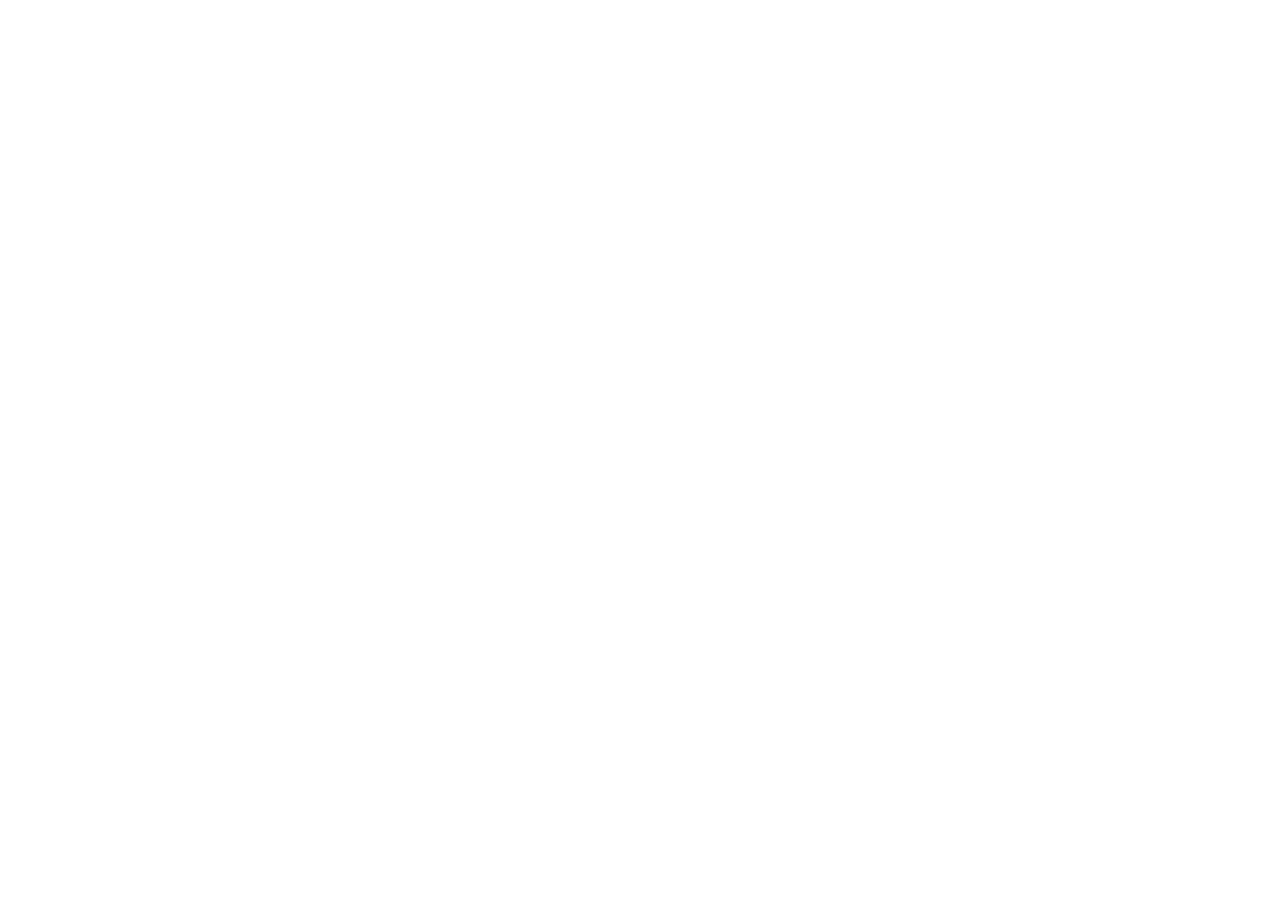
==== index.html @ a7f6e37a "初始化文件" ====
<!DOCTYPE html>
<html lang="en">
<head>
    <meta charset="UTF-8">
    <meta name="viewport" content="width=device-width, initial-scale=1.0">
    <title>Document</title>
</head>
<body>
    
</body>
</html>
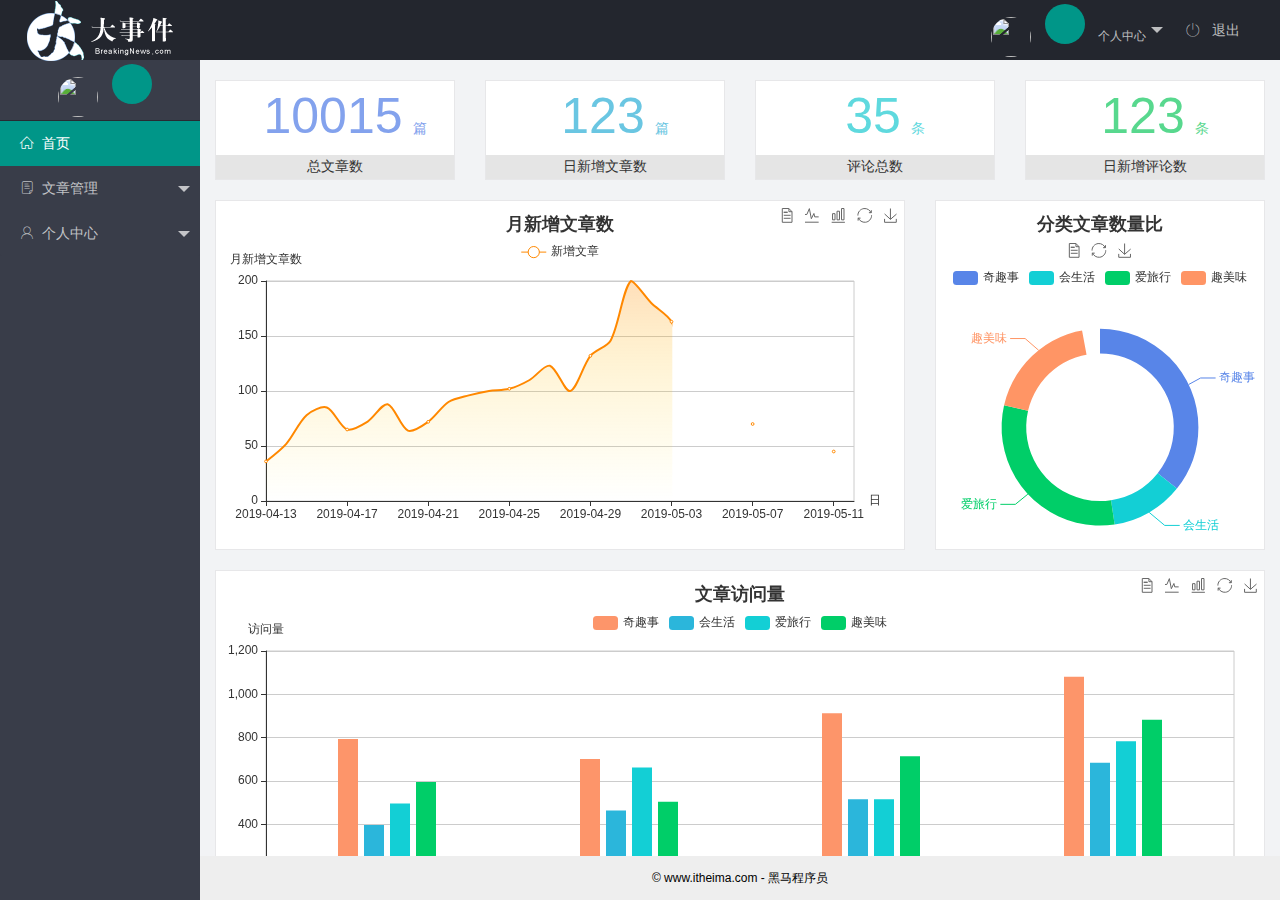
==== commit 587d3c5b: "完成主页功能开发" ====
--- a/index.html
+++ b/index.html
@@ -1,11 +1,90 @@
 <!DOCTYPE html>
 <html lang="en">
+
 <head>
     <meta charset="UTF-8">
     <meta name="viewport" content="width=device-width, initial-scale=1.0">
     <title>Document</title>
+    <link rel="stylesheet" href="./assets/fonts/iconfont.css">
+    <link rel="stylesheet" href="/assets/lib/layui/css/layui.css">
+    <link rel="stylesheet" href="./assets/css/index.css">
 </head>
-<body>
-    
+
+<body class="layui-layout-body">
+    <div class="layui-layout layui-layout-admin">
+        <div class="layui-header">
+            <div class="layui-logo">
+                <img src="/assets/images/logo.png" alt="">
+            </div>
+            <!-- 头部区域（可配合layui已有的水平导航） -->
+
+            <ul class="layui-nav layui-layout-right">
+                <li class="layui-nav-item">
+                    <a href="javascript:;" class="userinfo">
+                        <img src="http://t.cn/RCzsdCq" class="layui-nav-img">
+                        <span class="text-avatar"></span>
+                        个人中心
+                    </a>
+                    <dl class="layui-nav-child">
+                        <dd><a href="">基本资料</a></dd>
+                        <dd><a href="">更改头像</a></dd>
+                        <dd><a href="">重置密码</a></dd>
+                    </dl>
+                </li>
+                <li class="layui-nav-item">
+                    <a href="javascript:;" id="btnLogout">
+                        <span class="iconfont icon-tuichu"></span>
+                        退出
+                    </a>
+                </li>
+            </ul>
+        </div>
+
+        <div class="layui-side layui-bg-black">
+            <div class="layui-side-scroll">
+                <div class="userinfo">
+                    <img src="http://t.cn/RCzsdCq" class="layui-nav-img" />
+                    <span class="text-avatar"></span>
+                    <span id="welcome"></span>
+                </div>
+                <!-- 左侧导航区域（可配合layui已有的垂直导航） -->
+                <ul class="layui-nav layui-nav-tree" lay-shrink="all">
+                    <li class="layui-nav-item layui-this"><a href="./home/dashboard.html" target="fm"><span
+                                class="iconfont icon-home"></span>首页</a></li>
+                    <li class="layui-nav-item">
+                        <a class="" href="javascript:;"><span class="iconfont icon-16"></span>文章管理</a>
+                        <dl class="layui-nav-child">
+                            <dd><a href="javascript:;"><i class="layui-icon layui-icon-app"></i>文章类别</a></dd>
+                            <dd><a href="javascript:;"><i class="layui-icon layui-icon-app"></i>文字列表</a></dd>
+                            <dd><a href="javascript:;"><i class="layui-icon layui-icon-app"></i>发布文章</a></dd>
+                        </dl>
+                    </li>
+                    <li class="layui-nav-item">
+                        <a href="javascript:;"><span class="iconfont icon-user"></span>个人中心</a>
+                        <dl class="layui-nav-child">
+                            <dd><a href="javascript:;"><i class="layui-icon layui-icon-app"></i>基本资料</a></dd>
+                            <dd><a href="javascript:;"><i class="layui-icon layui-icon-app"></i>更改头像</a></dd>
+                            <dd><a href="javascript:;"><i class="layui-icon layui-icon-app"></i>重置密码</a></dd>
+                        </dl>
+                    </li>
+                </ul>
+            </div>
+        </div>
+
+        <div class="layui-body">
+            <!-- 内容主体区域 -->
+            <iframe src="./home/dashboard.html" name="fm" frameborder="0"></iframe>
+        </div>
+
+        <div class="layui-footer">
+            <!-- 底部固定区域 -->
+            © www.itheima.com - 黑马程序员
+        </div>
+    </div>
+    <script src="./assets/lib/layui/layui.all.js"></script>
+    <script src="./assets/lib/jquery.js"></script>
+    <script src="./assets/js/baseAPI.js"></script>
+    <script src="./assets/js/index.js"></script>
 </body>
+
 </html>--- a/assets/fonts/iconfont.css
+++ b/assets/fonts/iconfont.css
@@ -0,0 +1,37 @@
+@font-face {font-family: "iconfont";
+  src: url('iconfont.eot?t=1576139966484'); /* IE9 */
+  src: url('iconfont.eot?t=1576139966484#iefix') format('embedded-opentype'), /* IE6-IE8 */
+  url('[data-uri]') format('woff2'),
+  url('iconfont.woff?t=1576139966484') format('woff'),
+  url('iconfont.ttf?t=1576139966484') format('truetype'), /* chrome, firefox, opera, Safari, Android, iOS 4.2+ */
+  url('iconfont.svg?t=1576139966484#iconfont') format('svg'); /* iOS 4.1- */
+}
+
+.iconfont {
+  font-family: "iconfont" !important;
+  font-size: 16px;
+  font-style: normal;
+  -webkit-font-smoothing: antialiased;
+  -moz-osx-font-smoothing: grayscale;
+}
+
+.icon-home:before {
+  content: "\e6a9";
+}
+
+.icon-user:before {
+  content: "\e614";
+}
+
+.icon-pinglun:before {
+  content: "\e616";
+}
+
+.icon-tuichu:before {
+  content: "\e865";
+}
+
+.icon-16:before {
+  content: "\e615";
+}
+
--- a/assets/lib/layui/css/layui.css
+++ b/assets/lib/layui/css/layui.css
@@ -0,0 +1,2 @@
+/** layui-v2.5.5 MIT License By https://www.layui.com */
+ .layui-inline,img{display:inline-block;vertical-align:middle}h1,h2,h3,h4,h5,h6{font-weight:400}.layui-edge,.layui-header,.layui-inline,.layui-main{position:relative}.layui-body,.layui-edge,.layui-elip{overflow:hidden}.layui-btn,.layui-edge,.layui-inline,img{vertical-align:middle}.layui-btn,.layui-disabled,.layui-icon,.layui-unselect{-moz-user-select:none;-webkit-user-select:none;-ms-user-select:none}.layui-elip,.layui-form-checkbox span,.layui-form-pane .layui-form-label{text-overflow:ellipsis;white-space:nowrap}.layui-breadcrumb,.layui-tree-btnGroup{visibility:hidden}blockquote,body,button,dd,div,dl,dt,form,h1,h2,h3,h4,h5,h6,input,li,ol,p,pre,td,textarea,th,ul{margin:0;padding:0;-webkit-tap-highlight-color:rgba(0,0,0,0)}a:active,a:hover{outline:0}img{border:none}li{list-style:none}table{border-collapse:collapse;border-spacing:0}h4,h5,h6{font-size:100%}button,input,optgroup,option,select,textarea{font-family:inherit;font-size:inherit;font-style:inherit;font-weight:inherit;outline:0}pre{white-space:pre-wrap;white-space:-moz-pre-wrap;white-space:-pre-wrap;white-space:-o-pre-wrap;word-wrap:break-word}body{line-height:24px;font:14px Helvetica Neue,Helvetica,PingFang SC,Tahoma,Arial,sans-serif}hr{height:1px;margin:10px 0;border:0;clear:both}a{color:#333;text-decoration:none}a:hover{color:#777}a cite{font-style:normal;*cursor:pointer}.layui-border-box,.layui-border-box *{box-sizing:border-box}.layui-box,.layui-box *{box-sizing:content-box}.layui-clear{clear:both;*zoom:1}.layui-clear:after{content:'\20';clear:both;*zoom:1;display:block;height:0}.layui-inline{*display:inline;*zoom:1}.layui-edge{display:inline-block;width:0;height:0;border-width:6px;border-style:dashed;border-color:transparent}.layui-edge-top{top:-4px;border-bottom-color:#999;border-bottom-style:solid}.layui-edge-right{border-left-color:#999;border-left-style:solid}.layui-edge-bottom{top:2px;border-top-color:#999;border-top-style:solid}.layui-edge-left{border-right-color:#999;border-right-style:solid}.layui-disabled,.layui-disabled:hover{color:#d2d2d2!important;cursor:not-allowed!important}.layui-circle{border-radius:100%}.layui-show{display:block!important}.layui-hide{display:none!important}@font-face{font-family:layui-icon;src:url(../font/iconfont.eot?v=250);src:url(../font/iconfont.eot?v=250#iefix) format('embedded-opentype'),url(../font/iconfont.woff2?v=250) format('woff2'),url(../font/iconfont.woff?v=250) format('woff'),url(../font/iconfont.ttf?v=250) format('truetype'),url(../font/iconfont.svg?v=250#layui-icon) format('svg')}.layui-icon{font-family:layui-icon!important;font-size:16px;font-style:normal;-webkit-font-smoothing:antialiased;-moz-osx-font-smoothing:grayscale}.layui-icon-reply-fill:before{content:"\e611"}.layui-icon-set-fill:before{content:"\e614"}.layui-icon-menu-fill:before{content:"\e60f"}.layui-icon-search:before{content:"\e615"}.layui-icon-share:before{content:"\e641"}.layui-icon-set-sm:before{content:"\e620"}.layui-icon-engine:before{content:"\e628"}.layui-icon-close:before{content:"\1006"}.layui-icon-close-fill:before{content:"\1007"}.layui-icon-chart-screen:before{content:"\e629"}.layui-icon-star:before{content:"\e600"}.layui-icon-circle-dot:before{content:"\e617"}.layui-icon-chat:before{content:"\e606"}.layui-icon-release:before{content:"\e609"}.layui-icon-list:before{content:"\e60a"}.layui-icon-chart:before{content:"\e62c"}.layui-icon-ok-circle:before{content:"\1005"}.layui-icon-layim-theme:before{content:"\e61b"}.layui-icon-table:before{content:"\e62d"}.layui-icon-right:before{content:"\e602"}.layui-icon-left:before{content:"\e603"}.layui-icon-cart-simple:before{content:"\e698"}.layui-icon-face-cry:before{content:"\e69c"}.layui-icon-face-smile:before{content:"\e6af"}.layui-icon-survey:before{content:"\e6b2"}.layui-icon-tree:before{content:"\e62e"}.layui-icon-upload-circle:before{content:"\e62f"}.layui-icon-add-circle:before{content:"\e61f"}.layui-icon-download-circle:before{content:"\e601"}.layui-icon-templeate-1:before{content:"\e630"}.layui-icon-util:before{content:"\e631"}.layui-icon-face-surprised:before{content:"\e664"}.layui-icon-edit:before{content:"\e642"}.layui-icon-speaker:before{content:"\e645"}.layui-icon-down:before{content:"\e61a"}.layui-icon-file:before{content:"\e621"}.layui-icon-layouts:before{content:"\e632"}.layui-icon-rate-half:before{content:"\e6c9"}.layui-icon-add-circle-fine:before{content:"\e608"}.layui-icon-prev-circle:before{content:"\e633"}.layui-icon-read:before{content:"\e705"}.layui-icon-404:before{content:"\e61c"}.layui-icon-carousel:before{content:"\e634"}.layui-icon-help:before{content:"\e607"}.layui-icon-code-circle:before{content:"\e635"}.layui-icon-water:before{content:"\e636"}.layui-icon-username:before{content:"\e66f"}.layui-icon-find-fill:before{content:"\e670"}.layui-icon-about:before{content:"\e60b"}.layui-icon-location:before{content:"\e715"}.layui-icon-up:before{content:"\e619"}.layui-icon-pause:before{content:"\e651"}.layui-icon-date:before{content:"\e637"}.layui-icon-layim-uploadfile:before{content:"\e61d"}.layui-icon-delete:before{content:"\e640"}.layui-icon-play:before{content:"\e652"}.layui-icon-top:before{content:"\e604"}.layui-icon-friends:before{content:"\e612"}.layui-icon-refresh-3:before{content:"\e9aa"}.layui-icon-ok:before{content:"\e605"}.layui-icon-layer:before{content:"\e638"}.layui-icon-face-smile-fine:before{content:"\e60c"}.layui-icon-dollar:before{content:"\e659"}.layui-icon-group:before{content:"\e613"}.layui-icon-layim-download:before{content:"\e61e"}.layui-icon-picture-fine:before{content:"\e60d"}.layui-icon-link:before{content:"\e64c"}.layui-icon-diamond:before{content:"\e735"}.layui-icon-log:before{content:"\e60e"}.layui-icon-rate-solid:before{content:"\e67a"}.layui-icon-fonts-del:before{content:"\e64f"}.layui-icon-unlink:before{content:"\e64d"}.layui-icon-fonts-clear:before{content:"\e639"}.layui-icon-triangle-r:before{content:"\e623"}.layui-icon-circle:before{content:"\e63f"}.layui-icon-radio:before{content:"\e643"}.layui-icon-align-center:before{content:"\e647"}.layui-icon-align-right:before{content:"\e648"}.layui-icon-align-left:before{content:"\e649"}.layui-icon-loading-1:before{content:"\e63e"}.layui-icon-return:before{content:"\e65c"}.layui-icon-fonts-strong:before{content:"\e62b"}.layui-icon-upload:before{content:"\e67c"}.layui-icon-dialogue:before{content:"\e63a"}.layui-icon-video:before{content:"\e6ed"}.layui-icon-headset:before{content:"\e6fc"}.layui-icon-cellphone-fine:before{content:"\e63b"}.layui-icon-add-1:before{content:"\e654"}.layui-icon-face-smile-b:before{content:"\e650"}.layui-icon-fonts-html:before{content:"\e64b"}.layui-icon-form:before{content:"\e63c"}.layui-icon-cart:before{content:"\e657"}.layui-icon-camera-fill:before{content:"\e65d"}.layui-icon-tabs:before{content:"\e62a"}.layui-icon-fonts-code:before{content:"\e64e"}.layui-icon-fire:before{content:"\e756"}.layui-icon-set:before{content:"\e716"}.layui-icon-fonts-u:before{content:"\e646"}.layui-icon-triangle-d:before{content:"\e625"}.layui-icon-tips:before{content:"\e702"}.layui-icon-picture:before{content:"\e64a"}.layui-icon-more-vertical:before{content:"\e671"}.layui-icon-flag:before{content:"\e66c"}.layui-icon-loading:before{content:"\e63d"}.layui-icon-fonts-i:before{content:"\e644"}.layui-icon-refresh-1:before{content:"\e666"}.layui-icon-rmb:before{content:"\e65e"}.layui-icon-home:before{content:"\e68e"}.layui-icon-user:before{content:"\e770"}.layui-icon-notice:before{content:"\e667"}.layui-icon-login-weibo:before{content:"\e675"}.layui-icon-voice:before{content:"\e688"}.layui-icon-upload-drag:before{content:"\e681"}.layui-icon-login-qq:before{content:"\e676"}.layui-icon-snowflake:before{content:"\e6b1"}.layui-icon-file-b:before{content:"\e655"}.layui-icon-template:before{content:"\e663"}.layui-icon-auz:before{content:"\e672"}.layui-icon-console:before{content:"\e665"}.layui-icon-app:before{content:"\e653"}.layui-icon-prev:before{content:"\e65a"}.layui-icon-website:before{content:"\e7ae"}.layui-icon-next:before{content:"\e65b"}.layui-icon-component:before{content:"\e857"}.layui-icon-more:before{content:"\e65f"}.layui-icon-login-wechat:before{content:"\e677"}.layui-icon-shrink-right:before{content:"\e668"}.layui-icon-spread-left:before{content:"\e66b"}.layui-icon-camera:before{content:"\e660"}.layui-icon-note:before{content:"\e66e"}.layui-icon-refresh:before{content:"\e669"}.layui-icon-female:before{content:"\e661"}.layui-icon-male:before{content:"\e662"}.layui-icon-password:before{content:"\e673"}.layui-icon-senior:before{content:"\e674"}.layui-icon-theme:before{content:"\e66a"}.layui-icon-tread:before{content:"\e6c5"}.layui-icon-praise:before{content:"\e6c6"}.layui-icon-star-fill:before{content:"\e658"}.layui-icon-rate:before{content:"\e67b"}.layui-icon-template-1:before{content:"\e656"}.layui-icon-vercode:before{content:"\e679"}.layui-icon-cellphone:before{content:"\e678"}.layui-icon-screen-full:before{content:"\e622"}.layui-icon-screen-restore:before{content:"\e758"}.layui-icon-cols:before{content:"\e610"}.layui-icon-export:before{content:"\e67d"}.layui-icon-print:before{content:"\e66d"}.layui-icon-slider:before{content:"\e714"}.layui-icon-addition:before{content:"\e624"}.layui-icon-subtraction:before{content:"\e67e"}.layui-icon-service:before{content:"\e626"}.layui-icon-transfer:before{content:"\e691"}.layui-main{width:1140px;margin:0 auto}.layui-header{z-index:1000;height:60px}.layui-header a:hover{transition:all .5s;-webkit-transition:all .5s}.layui-side{position:fixed;left:0;top:0;bottom:0;z-index:999;width:200px;overflow-x:hidden}.layui-side-scroll{position:relative;width:220px;height:100%;overflow-x:hidden}.layui-body{position:absolute;left:200px;right:0;top:0;bottom:0;z-index:998;width:auto;overflow-y:auto;box-sizing:border-box}.layui-layout-body{overflow:hidden}.layui-layout-admin .layui-header{background-color:#23262E}.layui-layout-admin .layui-side{top:60px;width:200px;overflow-x:hidden}.layui-layout-admin .layui-body{position:fixed;top:60px;bottom:44px}.layui-layout-admin .layui-main{width:auto;margin:0 15px}.layui-layout-admin .layui-footer{position:fixed;left:200px;right:0;bottom:0;height:44px;line-height:44px;padding:0 15px;background-color:#eee}.layui-layout-admin .layui-logo{position:absolute;left:0;top:0;width:200px;height:100%;line-height:60px;text-align:center;color:#009688;font-size:16px}.layui-layout-admin .layui-header .layui-nav{background:0 0}.layui-layout-left{position:absolute!important;left:200px;top:0}.layui-layout-right{position:absolute!important;right:0;top:0}.layui-container{position:relative;margin:0 auto;padding:0 15px;box-sizing:border-box}.layui-fluid{position:relative;margin:0 auto;padding:0 15px}.layui-row:after,.layui-row:before{content:'';display:block;clear:both}.layui-col-lg1,.layui-col-lg10,.layui-col-lg11,.layui-col-lg12,.layui-col-lg2,.layui-col-lg3,.layui-col-lg4,.layui-col-lg5,.layui-col-lg6,.layui-col-lg7,.layui-col-lg8,.layui-col-lg9,.layui-col-md1,.layui-col-md10,.layui-col-md11,.layui-col-md12,.layui-col-md2,.layui-col-md3,.layui-col-md4,.layui-col-md5,.layui-col-md6,.layui-col-md7,.layui-col-md8,.layui-col-md9,.layui-col-sm1,.layui-col-sm10,.layui-col-sm11,.layui-col-sm12,.layui-col-sm2,.layui-col-sm3,.layui-col-sm4,.layui-col-sm5,.layui-col-sm6,.layui-col-sm7,.layui-col-sm8,.layui-col-sm9,.layui-col-xs1,.layui-col-xs10,.layui-col-xs11,.layui-col-xs12,.layui-col-xs2,.layui-col-xs3,.layui-col-xs4,.layui-col-xs5,.layui-col-xs6,.layui-col-xs7,.layui-col-xs8,.layui-col-xs9{position:relative;display:block;box-sizing:border-box}.layui-col-xs1,.layui-col-xs10,.layui-col-xs11,.layui-col-xs12,.layui-col-xs2,.layui-col-xs3,.layui-col-xs4,.layui-col-xs5,.layui-col-xs6,.layui-col-xs7,.layui-col-xs8,.layui-col-xs9{float:left}.layui-col-xs1{width:8.33333333%}.layui-col-xs2{width:16.66666667%}.layui-col-xs3{width:25%}.layui-col-xs4{width:33.33333333%}.layui-col-xs5{width:41.66666667%}.layui-col-xs6{width:50%}.layui-col-xs7{width:58.33333333%}.layui-col-xs8{width:66.66666667%}.layui-col-xs9{width:75%}.layui-col-xs10{width:83.33333333%}.layui-col-xs11{width:91.66666667%}.layui-col-xs12{width:100%}.layui-col-xs-offset1{margin-left:8.33333333%}.layui-col-xs-offset2{margin-left:16.66666667%}.layui-col-xs-offset3{margin-left:25%}.layui-col-xs-offset4{margin-left:33.33333333%}.layui-col-xs-offset5{margin-left:41.66666667%}.layui-col-xs-offset6{margin-left:50%}.layui-col-xs-offset7{margin-left:58.33333333%}.layui-col-xs-offset8{margin-left:66.66666667%}.layui-col-xs-offset9{margin-left:75%}.layui-col-xs-offset10{margin-left:83.33333333%}.layui-col-xs-offset11{margin-left:91.66666667%}.layui-col-xs-offset12{margin-left:100%}@media screen and (max-width:768px){.layui-hide-xs{display:none!important}.layui-show-xs-block{display:block!important}.layui-show-xs-inline{display:inline!important}.layui-show-xs-inline-block{display:inline-block!important}}@media screen and (min-width:768px){.layui-container{width:750px}.layui-hide-sm{display:none!important}.layui-show-sm-block{display:block!important}.layui-show-sm-inline{display:inline!important}.layui-show-sm-inline-block{display:inline-block!important}.layui-col-sm1,.layui-col-sm10,.layui-col-sm11,.layui-col-sm12,.layui-col-sm2,.layui-col-sm3,.layui-col-sm4,.layui-col-sm5,.layui-col-sm6,.layui-col-sm7,.layui-col-sm8,.layui-col-sm9{float:left}.layui-col-sm1{width:8.33333333%}.layui-col-sm2{width:16.66666667%}.layui-col-sm3{width:25%}.layui-col-sm4{width:33.33333333%}.layui-col-sm5{width:41.66666667%}.layui-col-sm6{width:50%}.layui-col-sm7{width:58.33333333%}.layui-col-sm8{width:66.66666667%}.layui-col-sm9{width:75%}.layui-col-sm10{width:83.33333333%}.layui-col-sm11{width:91.66666667%}.layui-col-sm12{width:100%}.layui-col-sm-offset1{margin-left:8.33333333%}.layui-col-sm-offset2{margin-left:16.66666667%}.layui-col-sm-offset3{margin-left:25%}.layui-col-sm-offset4{margin-left:33.33333333%}.layui-col-sm-offset5{margin-left:41.66666667%}.layui-col-sm-offset6{margin-left:50%}.layui-col-sm-offset7{margin-left:58.33333333%}.layui-col-sm-offset8{margin-left:66.66666667%}.layui-col-sm-offset9{margin-left:75%}.layui-col-sm-offset10{margin-left:83.33333333%}.layui-col-sm-offset11{margin-left:91.66666667%}.layui-col-sm-offset12{margin-left:100%}}@media screen and (min-width:992px){.layui-container{width:970px}.layui-hide-md{display:none!important}.layui-show-md-block{display:block!important}.layui-show-md-inline{display:inline!important}.layui-show-md-inline-block{display:inline-block!important}.layui-col-md1,.layui-col-md10,.layui-col-md11,.layui-col-md12,.layui-col-md2,.layui-col-md3,.layui-col-md4,.layui-col-md5,.layui-col-md6,.layui-col-md7,.layui-col-md8,.layui-col-md9{float:left}.layui-col-md1{width:8.33333333%}.layui-col-md2{width:16.66666667%}.layui-col-md3{width:25%}.layui-col-md4{width:33.33333333%}.layui-col-md5{width:41.66666667%}.layui-col-md6{width:50%}.layui-col-md7{width:58.33333333%}.layui-col-md8{width:66.66666667%}.layui-col-md9{width:75%}.layui-col-md10{width:83.33333333%}.layui-col-md11{width:91.66666667%}.layui-col-md12{width:100%}.layui-col-md-offset1{margin-left:8.33333333%}.layui-col-md-offset2{margin-left:16.66666667%}.layui-col-md-offset3{margin-left:25%}.layui-col-md-offset4{margin-left:33.33333333%}.layui-col-md-offset5{margin-left:41.66666667%}.layui-col-md-offset6{margin-left:50%}.layui-col-md-offset7{margin-left:58.33333333%}.layui-col-md-offset8{margin-left:66.66666667%}.layui-col-md-offset9{margin-left:75%}.layui-col-md-offset10{margin-left:83.33333333%}.layui-col-md-offset11{margin-left:91.66666667%}.layui-col-md-offset12{margin-left:100%}}@media screen and (min-width:1200px){.layui-container{width:1170px}.layui-hide-lg{display:none!important}.layui-show-lg-block{display:block!important}.layui-show-lg-inline{display:inline!important}.layui-show-lg-inline-block{display:inline-block!important}.layui-col-lg1,.layui-col-lg10,.layui-col-lg11,.layui-col-lg12,.layui-col-lg2,.layui-col-lg3,.layui-col-lg4,.layui-col-lg5,.layui-col-lg6,.layui-col-lg7,.layui-col-lg8,.layui-col-lg9{float:left}.layui-col-lg1{width:8.33333333%}.layui-col-lg2{width:16.66666667%}.layui-col-lg3{width:25%}.layui-col-lg4{width:33.33333333%}.layui-col-lg5{width:41.66666667%}.layui-col-lg6{width:50%}.layui-col-lg7{width:58.33333333%}.layui-col-lg8{width:66.66666667%}.layui-col-lg9{width:75%}.layui-col-lg10{width:83.33333333%}.layui-col-lg11{width:91.66666667%}.layui-col-lg12{width:100%}.layui-col-lg-offset1{margin-left:8.33333333%}.layui-col-lg-offset2{margin-left:16.66666667%}.layui-col-lg-offset3{margin-left:25%}.layui-col-lg-offset4{margin-left:33.33333333%}.layui-col-lg-offset5{margin-left:41.66666667%}.layui-col-lg-offset6{margin-left:50%}.layui-col-lg-offset7{margin-left:58.33333333%}.layui-col-lg-offset8{margin-left:66.66666667%}.layui-col-lg-offset9{margin-left:75%}.layui-col-lg-offset10{margin-left:83.33333333%}.layui-col-lg-offset11{margin-left:91.66666667%}.layui-col-lg-offset12{margin-left:100%}}.layui-col-space1{margin:-.5px}.layui-col-space1>*{padding:.5px}.layui-col-space3{margin:-1.5px}.layui-col-space3>*{padding:1.5px}.layui-col-space5{margin:-2.5px}.layui-col-space5>*{padding:2.5px}.layui-col-space8{margin:-3.5px}.layui-col-space8>*{padding:3.5px}.layui-col-space10{margin:-5px}.layui-col-space10>*{padding:5px}.layui-col-space12{margin:-6px}.layui-col-space12>*{padding:6px}.layui-col-space15{margin:-7.5px}.layui-col-space15>*{padding:7.5px}.layui-col-space18{margin:-9px}.layui-col-space18>*{padding:9px}.layui-col-space20{margin:-10px}.layui-col-space20>*{padding:10px}.layui-col-space22{margin:-11px}.layui-col-space22>*{padding:11px}.layui-col-space25{margin:-12.5px}.layui-col-space25>*{padding:12.5px}.layui-col-space30{margin:-15px}.layui-col-space30>*{padding:15px}.layui-btn,.layui-input,.layui-select,.layui-textarea,.layui-upload-button{outline:0;-webkit-appearance:none;transition:all .3s;-webkit-transition:all .3s;box-sizing:border-box}.layui-elem-quote{margin-bottom:10px;padding:15px;line-height:22px;border-left:5px solid #009688;border-radius:0 2px 2px 0;background-color:#f2f2f2}.layui-quote-nm{border-style:solid;border-width:1px 1px 1px 5px;background:0 0}.layui-elem-field{margin-bottom:10px;padding:0;border-width:1px;border-style:solid}.layui-elem-field legend{margin-left:20px;padding:0 10px;font-size:20px;font-weight:300}.layui-field-title{margin:10px 0 20px;border-width:1px 0 0}.layui-field-box{padding:10px 15px}.layui-field-title .layui-field-box{padding:10px 0}.layui-progress{position:relative;height:6px;border-radius:20px;background-color:#e2e2e2}.layui-progress-bar{position:absolute;left:0;top:0;width:0;max-width:100%;height:6px;border-radius:20px;text-align:right;background-color:#5FB878;transition:all .3s;-webkit-transition:all .3s}.layui-progress-big,.layui-progress-big .layui-progress-bar{height:18px;line-height:18px}.layui-progress-text{position:relative;top:-20px;line-height:18px;font-size:12px;color:#666}.layui-progress-big .layui-progress-text{position:static;padding:0 10px;color:#fff}.layui-collapse{border-width:1px;border-style:solid;border-radius:2px}.layui-colla-content,.layui-colla-item{border-top-width:1px;border-top-style:solid}.layui-colla-item:first-child{border-top:none}.layui-colla-title{position:relative;height:42px;line-height:42px;padding:0 15px 0 35px;color:#333;background-color:#f2f2f2;cursor:pointer;font-size:14px;overflow:hidden}.layui-colla-content{display:none;padding:10px 15px;line-height:22px;color:#666}.layui-colla-icon{position:absolute;left:15px;top:0;font-size:14px}.layui-card{margin-bottom:15px;border-radius:2px;background-color:#fff;box-shadow:0 1px 2px 0 rgba(0,0,0,.05)}.layui-card:last-child{margin-bottom:0}.layui-card-header{position:relative;height:42px;line-height:42px;padding:0 15px;border-bottom:1px solid #f6f6f6;color:#333;border-radius:2px 2px 0 0;font-size:14px}.layui-bg-black,.layui-bg-blue,.layui-bg-cyan,.layui-bg-green,.layui-bg-orange,.layui-bg-red{color:#fff!important}.layui-card-body{position:relative;padding:10px 15px;line-height:24px}.layui-card-body[pad15]{padding:15px}.layui-card-body[pad20]{padding:20px}.layui-card-body .layui-table{margin:5px 0}.layui-card .layui-tab{margin:0}.layui-panel-window{position:relative;padding:15px;border-radius:0;border-top:5px solid #E6E6E6;background-color:#fff}.layui-auxiliar-moving{position:fixed;left:0;right:0;top:0;bottom:0;width:100%;height:100%;background:0 0;z-index:9999999999}.layui-form-label,.layui-form-mid,.layui-form-select,.layui-input-block,.layui-input-inline,.layui-textarea{position:relative}.layui-bg-red{background-color:#FF5722!important}.layui-bg-orange{background-color:#FFB800!important}.layui-bg-green{background-color:#009688!important}.layui-bg-cyan{background-color:#2F4056!important}.layui-bg-blue{background-color:#1E9FFF!important}.layui-bg-black{background-color:#393D49!important}.layui-bg-gray{background-color:#eee!important;color:#666!important}.layui-badge-rim,.layui-colla-content,.layui-colla-item,.layui-collapse,.layui-elem-field,.layui-form-pane .layui-form-item[pane],.layui-form-pane .layui-form-label,.layui-input,.layui-layedit,.layui-layedit-tool,.layui-quote-nm,.layui-select,.layui-tab-bar,.layui-tab-card,.layui-tab-title,.layui-tab-title .layui-this:after,.layui-textarea{border-color:#e6e6e6}.layui-timeline-item:before,hr{background-color:#e6e6e6}.layui-text{line-height:22px;font-size:14px;color:#666}.layui-text h1,.layui-text h2,.layui-text h3{font-weight:500;color:#333}.layui-text h1{font-size:30px}.layui-text h2{font-size:24px}.layui-text h3{font-size:18px}.layui-text a:not(.layui-btn){color:#01AAED}.layui-text a:not(.layui-btn):hover{text-decoration:underline}.layui-text ul{padding:5px 0 5px 15px}.layui-text ul li{margin-top:5px;list-style-type:disc}.layui-text em,.layui-word-aux{color:#999!important;padding:0 5px!important}.layui-btn{display:inline-block;height:38px;line-height:38px;padding:0 18px;background-color:#009688;color:#fff;white-space:nowrap;text-align:center;font-size:14px;border:none;border-radius:2px;cursor:pointer}.layui-btn:hover{opacity:.8;filter:alpha(opacity=80);color:#fff}.layui-btn:active{opacity:1;filter:alpha(opacity=100)}.layui-btn+.layui-btn{margin-left:10px}.layui-btn-container{font-size:0}.layui-btn-container .layui-btn{margin-right:10px;margin-bottom:10px}.layui-btn-container .layui-btn+.layui-btn{margin-left:0}.layui-table .layui-btn-container .layui-btn{margin-bottom:9px}.layui-btn-radius{border-radius:100px}.layui-btn .layui-icon{margin-right:3px;font-size:18px;vertical-align:bottom;vertical-align:middle\9}.layui-btn-primary{border:1px solid #C9C9C9;background-color:#fff;color:#555}.layui-btn-primary:hover{border-color:#009688;color:#333}.layui-btn-normal{background-color:#1E9FFF}.layui-btn-warm{background-color:#FFB800}.layui-btn-danger{background-color:#FF5722}.layui-btn-checked{background-color:#5FB878}.layui-btn-disabled,.layui-btn-disabled:active,.layui-btn-disabled:hover{border:1px solid #e6e6e6;background-color:#FBFBFB;color:#C9C9C9;cursor:not-allowed;opacity:1}.layui-btn-lg{height:44px;line-height:44px;padding:0 25px;font-size:16px}.layui-btn-sm{height:30px;line-height:30px;padding:0 10px;font-size:12px}.layui-btn-sm i{font-size:16px!important}.layui-btn-xs{height:22px;line-height:22px;padding:0 5px;font-size:12px}.layui-btn-xs i{font-size:14px!important}.layui-btn-group{display:inline-block;vertical-align:middle;font-size:0}.layui-btn-group .layui-btn{margin-left:0!important;margin-right:0!important;border-left:1px solid rgba(255,255,255,.5);border-radius:0}.layui-btn-group .layui-btn-primary{border-left:none}.layui-btn-group .layui-btn-primary:hover{border-color:#C9C9C9;color:#009688}.layui-btn-group .layui-btn:first-child{border-left:none;border-radius:2px 0 0 2px}.layui-btn-group .layui-btn-primary:first-child{border-left:1px solid #c9c9c9}.layui-btn-group .layui-btn:last-child{border-radius:0 2px 2px 0}.layui-btn-group .layui-btn+.layui-btn{margin-left:0}.layui-btn-group+.layui-btn-group{margin-left:10px}.layui-btn-fluid{width:100%}.layui-input,.layui-select,.layui-textarea{height:38px;line-height:1.3;line-height:38px\9;border-width:1px;border-style:solid;background-color:#fff;border-radius:2px}.layui-input::-webkit-input-placeholder,.layui-select::-webkit-input-placeholder,.layui-textarea::-webkit-input-placeholder{line-height:1.3}.layui-input,.layui-textarea{display:block;width:100%;padding-left:10px}.layui-input:hover,.layui-textarea:hover{border-color:#D2D2D2!important}.layui-input:focus,.layui-textarea:focus{border-color:#C9C9C9!important}.layui-textarea{min-height:100px;height:auto;line-height:20px;padding:6px 10px;resize:vertical}.layui-select{padding:0 10px}.layui-form input[type=checkbox],.layui-form input[type=radio],.layui-form select{display:none}.layui-form [lay-ignore]{display:initial}.layui-form-item{margin-bottom:15px;clear:both;*zoom:1}.layui-form-item:after{content:'\20';clear:both;*zoom:1;display:block;height:0}.layui-form-label{float:left;display:block;padding:9px 15px;width:80px;font-weight:400;line-height:20px;text-align:right}.layui-form-label-col{display:block;float:none;padding:9px 0;line-height:20px;text-align:left}.layui-form-item .layui-inline{margin-bottom:5px;margin-right:10px}.layui-input-block{margin-left:110px;min-height:36px}.layui-input-inline{display:inline-block;vertical-align:middle}.layui-form-item .layui-input-inline{float:left;width:190px;margin-right:10px}.layui-form-text .layui-input-inline{width:auto}.layui-form-mid{float:left;display:block;padding:9px 0!important;line-height:20px;margin-right:10px}.layui-form-danger+.layui-form-select .layui-input,.layui-form-danger:focus{border-color:#FF5722!important}.layui-form-select .layui-input{padding-right:30px;cursor:pointer}.layui-form-select .layui-edge{position:absolute;right:10px;top:50%;margin-top:-3px;cursor:pointer;border-width:6px;border-top-color:#c2c2c2;border-top-style:solid;transition:all .3s;-webkit-transition:all .3s}.layui-form-select dl{display:none;position:absolute;left:0;top:42px;padding:5px 0;z-index:899;min-width:100%;border:1px solid #d2d2d2;max-height:300px;overflow-y:auto;background-color:#fff;border-radius:2px;box-shadow:0 2px 4px rgba(0,0,0,.12);box-sizing:border-box}.layui-form-select dl dd,.layui-form-select dl dt{padding:0 10px;line-height:36px;white-space:nowrap;overflow:hidden;text-overflow:ellipsis}.layui-form-select dl dt{font-size:12px;color:#999}.layui-form-select dl dd{cursor:pointer}.layui-form-select dl dd:hover{background-color:#f2f2f2;-webkit-transition:.5s all;transition:.5s all}.layui-form-select .layui-select-group dd{padding-left:20px}.layui-form-select dl dd.layui-select-tips{padding-left:10px!important;color:#999}.layui-form-select dl dd.layui-this{background-color:#5FB878;color:#fff}.layui-form-checkbox,.layui-form-select dl dd.layui-disabled{background-color:#fff}.layui-form-selected dl{display:block}.layui-form-checkbox,.layui-form-checkbox *,.layui-form-switch{display:inline-block;vertical-align:middle}.layui-form-selected .layui-edge{margin-top:-9px;-webkit-transform:rotate(180deg);transform:rotate(180deg);margin-top:-3px\9}:root .layui-form-selected .layui-edge{margin-top:-9px\0/IE9}.layui-form-selectup dl{top:auto;bottom:42px}.layui-select-none{margin:5px 0;text-align:center;color:#999}.layui-select-disabled .layui-disabled{border-color:#eee!important}.layui-select-disabled .layui-edge{border-top-color:#d2d2d2}.layui-form-checkbox{position:relative;height:30px;line-height:30px;margin-right:10px;padding-right:30px;cursor:pointer;font-size:0;-webkit-transition:.1s linear;transition:.1s linear;box-sizing:border-box}.layui-form-checkbox span{padding:0 10px;height:100%;font-size:14px;border-radius:2px 0 0 2px;background-color:#d2d2d2;color:#fff;overflow:hidden}.layui-form-checkbox:hover span{background-color:#c2c2c2}.layui-form-checkbox i{position:absolute;right:0;top:0;width:30px;height:28px;border:1px solid #d2d2d2;border-left:none;border-radius:0 2px 2px 0;color:#fff;font-size:20px;text-align:center}.layui-form-checkbox:hover i{border-color:#c2c2c2;color:#c2c2c2}.layui-form-checked,.layui-form-checked:hover{border-color:#5FB878}.layui-form-checked span,.layui-form-checked:hover span{background-color:#5FB878}.layui-form-checked i,.layui-form-checked:hover i{color:#5FB878}.layui-form-item .layui-form-checkbox{margin-top:4px}.layui-form-checkbox[lay-skin=primary]{height:auto!important;line-height:normal!important;min-width:18px;min-height:18px;border:none!important;margin-right:0;padding-left:28px;padding-right:0;background:0 0}.layui-form-checkbox[lay-skin=primary] span{padding-left:0;padding-right:15px;line-height:18px;background:0 0;color:#666}.layui-form-checkbox[lay-skin=primary] i{right:auto;left:0;width:16px;height:16px;line-height:16px;border:1px solid #d2d2d2;font-size:12px;border-radius:2px;background-color:#fff;-webkit-transition:.1s linear;transition:.1s linear}.layui-form-checkbox[lay-skin=primary]:hover i{border-color:#5FB878;color:#fff}.layui-form-checked[lay-skin=primary] i{border-color:#5FB878!important;background-color:#5FB878;color:#fff}.layui-checkbox-disbaled[lay-skin=primary] span{background:0 0!important;color:#c2c2c2}.layui-checkbox-disbaled[lay-skin=primary]:hover i{border-color:#d2d2d2}.layui-form-item .layui-form-checkbox[lay-skin=primary]{margin-top:10px}.layui-form-switch{position:relative;height:22px;line-height:22px;min-width:35px;padding:0 5px;margin-top:8px;border:1px solid #d2d2d2;border-radius:20px;cursor:pointer;background-color:#fff;-webkit-transition:.1s linear;transition:.1s linear}.layui-form-switch i{position:absolute;left:5px;top:3px;width:16px;height:16px;border-radius:20px;background-color:#d2d2d2;-webkit-transition:.1s linear;transition:.1s linear}.layui-form-switch em{position:relative;top:0;width:25px;margin-left:21px;padding:0!important;text-align:center!important;color:#999!important;font-style:normal!important;font-size:12px}.layui-form-onswitch{border-color:#5FB878;background-color:#5FB878}.layui-checkbox-disbaled,.layui-checkbox-disbaled i{border-color:#e2e2e2!important}.layui-form-onswitch i{left:100%;margin-left:-21px;background-color:#fff}.layui-form-onswitch em{margin-left:5px;margin-right:21px;color:#fff!important}.layui-checkbox-disbaled span{background-color:#e2e2e2!important}.layui-checkbox-disbaled:hover i{color:#fff!important}[lay-radio]{display:none}.layui-form-radio,.layui-form-radio *{display:inline-block;vertical-align:middle}.layui-form-radio{line-height:28px;margin:6px 10px 0 0;padding-right:10px;cursor:pointer;font-size:0}.layui-form-radio *{font-size:14px}.layui-form-radio>i{margin-right:8px;font-size:22px;color:#c2c2c2}.layui-form-radio>i:hover,.layui-form-radioed>i{color:#5FB878}.layui-radio-disbaled>i{color:#e2e2e2!important}.layui-form-pane .layui-form-label{width:110px;padding:8px 15px;height:38px;line-height:20px;border-width:1px;border-style:solid;border-radius:2px 0 0 2px;text-align:center;background-color:#FBFBFB;overflow:hidden;box-sizing:border-box}.layui-form-pane .layui-input-inline{margin-left:-1px}.layui-form-pane .layui-input-block{margin-left:110px;left:-1px}.layui-form-pane .layui-input{border-radius:0 2px 2px 0}.layui-form-pane .layui-form-text .layui-form-label{float:none;width:100%;border-radius:2px;box-sizing:border-box;text-align:left}.layui-form-pane .layui-form-text .layui-input-inline{display:block;margin:0;top:-1px;clear:both}.layui-form-pane .layui-form-text .layui-input-block{margin:0;left:0;top:-1px}.layui-form-pane .layui-form-text .layui-textarea{min-height:100px;border-radius:0 0 2px 2px}.layui-form-pane .layui-form-checkbox{margin:4px 0 4px 10px}.layui-form-pane .layui-form-radio,.layui-form-pane .layui-form-switch{margin-top:6px;margin-left:10px}.layui-form-pane .layui-form-item[pane]{position:relative;border-width:1px;border-style:solid}.layui-form-pane .layui-form-item[pane] .layui-form-label{position:absolute;left:0;top:0;height:100%;border-width:0 1px 0 0}.layui-form-pane .layui-form-item[pane] .layui-input-inline{margin-left:110px}@media screen and (max-width:450px){.layui-form-item .layui-form-label{text-overflow:ellipsis;overflow:hidden;white-space:nowrap}.layui-form-item .layui-inline{display:block;margin-right:0;margin-bottom:20px;clear:both}.layui-form-item .layui-inline:after{content:'\20';clear:both;display:block;height:0}.layui-form-item .layui-input-inline{display:block;float:none;left:-3px;width:auto;margin:0 0 10px 112px}.layui-form-item .layui-input-inline+.layui-form-mid{margin-left:110px;top:-5px;padding:0}.layui-form-item .layui-form-checkbox{margin-right:5px;margin-bottom:5px}}.layui-layedit{border-width:1px;border-style:solid;border-radius:2px}.layui-layedit-tool{padding:3px 5px;border-bottom-width:1px;border-bottom-style:solid;font-size:0}.layedit-tool-fixed{position:fixed;top:0;border-top:1px solid #e2e2e2}.layui-layedit-tool .layedit-tool-mid,.layui-layedit-tool .layui-icon{display:inline-block;vertical-align:middle;text-align:center;font-size:14px}.layui-layedit-tool .layui-icon{position:relative;width:32px;height:30px;line-height:30px;margin:3px 5px;color:#777;cursor:pointer;border-radius:2px}.layui-layedit-tool .layui-icon:hover{color:#393D49}.layui-layedit-tool .layui-icon:active{color:#000}.layui-layedit-tool .layedit-tool-active{background-color:#e2e2e2;color:#000}.layui-layedit-tool .layui-disabled,.layui-layedit-tool .layui-disabled:hover{color:#d2d2d2;cursor:not-allowed}.layui-layedit-tool .layedit-tool-mid{width:1px;height:18px;margin:0 10px;background-color:#d2d2d2}.layedit-tool-html{width:50px!important;font-size:30px!important}.layedit-tool-b,.layedit-tool-code,.layedit-tool-help{font-size:16px!important}.layedit-tool-d,.layedit-tool-face,.layedit-tool-image,.layedit-tool-unlink{font-size:18px!important}.layedit-tool-image input{position:absolute;font-size:0;left:0;top:0;width:100%;height:100%;opacity:.01;filter:Alpha(opacity=1);cursor:pointer}.layui-layedit-iframe iframe{display:block;width:100%}#LAY_layedit_code{overflow:hidden}.layui-laypage{display:inline-block;*display:inline;*zoom:1;vertical-align:middle;margin:10px 0;font-size:0}.layui-laypage>a:first-child,.layui-laypage>a:first-child em{border-radius:2px 0 0 2px}.layui-laypage>a:last-child,.layui-laypage>a:last-child em{border-radius:0 2px 2px 0}.layui-laypage>:first-child{margin-left:0!important}.layui-laypage>:last-child{margin-right:0!important}.layui-laypage a,.layui-laypage button,.layui-laypage input,.layui-laypage select,.layui-laypage span{border:1px solid #e2e2e2}.layui-laypage a,.layui-laypage span{display:inline-block;*display:inline;*zoom:1;vertical-align:middle;padding:0 15px;height:28px;line-height:28px;margin:0 -1px 5px 0;background-color:#fff;color:#333;font-size:12px}.layui-flow-more a *,.layui-laypage input,.layui-table-view select[lay-ignore]{display:inline-block}.layui-laypage a:hover{color:#009688}.layui-laypage em{font-style:normal}.layui-laypage .layui-laypage-spr{color:#999;font-weight:700}.layui-laypage a{text-decoration:none}.layui-laypage .layui-laypage-curr{position:relative}.layui-laypage .layui-laypage-curr em{position:relative;color:#fff}.layui-laypage .layui-laypage-curr .layui-laypage-em{position:absolute;left:-1px;top:-1px;padding:1px;width:100%;height:100%;background-color:#009688}.layui-laypage-em{border-radius:2px}.layui-laypage-next em,.layui-laypage-prev em{font-family:Sim sun;font-size:16px}.layui-laypage .layui-laypage-count,.layui-laypage .layui-laypage-limits,.layui-laypage .layui-laypage-refresh,.layui-laypage .layui-laypage-skip{margin-left:10px;margin-right:10px;padding:0;border:none}.layui-laypage .layui-laypage-limits,.layui-laypage .layui-laypage-refresh{vertical-align:top}.layui-laypage .layui-laypage-refresh i{font-size:18px;cursor:pointer}.layui-laypage select{height:22px;padding:3px;border-radius:2px;cursor:pointer}.layui-laypage .layui-laypage-skip{height:30px;line-height:30px;color:#999}.layui-laypage button,.layui-laypage input{height:30px;line-height:30px;border-radius:2px;vertical-align:top;background-color:#fff;box-sizing:border-box}.layui-laypage input{width:40px;margin:0 10px;padding:0 3px;text-align:center}.layui-laypage input:focus,.layui-laypage select:focus{border-color:#009688!important}.layui-laypage button{margin-left:10px;padding:0 10px;cursor:pointer}.layui-table,.layui-table-view{margin:10px 0}.layui-flow-more{margin:10px 0;text-align:center;color:#999;font-size:14px}.layui-flow-more a{height:32px;line-height:32px}.layui-flow-more a *{vertical-align:top}.layui-flow-more a cite{padding:0 20px;border-radius:3px;background-color:#eee;color:#333;font-style:normal}.layui-flow-more a cite:hover{opacity:.8}.layui-flow-more a i{font-size:30px;color:#737383}.layui-table{width:100%;background-color:#fff;color:#666}.layui-table tr{transition:all .3s;-webkit-transition:all .3s}.layui-table th{text-align:left;font-weight:400}.layui-table tbody tr:hover,.layui-table thead tr,.layui-table-click,.layui-table-header,.layui-table-hover,.layui-table-mend,.layui-table-patch,.layui-table-tool,.layui-table-total,.layui-table-total tr,.layui-table[lay-even] tr:nth-child(even){background-color:#f2f2f2}.layui-table td,.layui-table th,.layui-table-col-set,.layui-table-fixed-r,.layui-table-grid-down,.layui-table-header,.layui-table-page,.layui-table-tips-main,.layui-table-tool,.layui-table-total,.layui-table-view,.layui-table[lay-skin=line],.layui-table[lay-skin=row]{border-width:1px;border-style:solid;border-color:#e6e6e6}.layui-table td,.layui-table th{position:relative;padding:9px 15px;min-height:20px;line-height:20px;font-size:14px}.layui-table[lay-skin=line] td,.layui-table[lay-skin=line] th{border-width:0 0 1px}.layui-table[lay-skin=row] td,.layui-table[lay-skin=row] th{border-width:0 1px 0 0}.layui-table[lay-skin=nob] td,.layui-table[lay-skin=nob] th{border:none}.layui-table img{max-width:100px}.layui-table[lay-size=lg] td,.layui-table[lay-size=lg] th{padding:15px 30px}.layui-table-view .layui-table[lay-size=lg] .layui-table-cell{height:40px;line-height:40px}.layui-table[lay-size=sm] td,.layui-table[lay-size=sm] th{font-size:12px;padding:5px 10px}.layui-table-view .layui-table[lay-size=sm] .layui-table-cell{height:20px;line-height:20px}.layui-table[lay-data]{display:none}.layui-table-box{position:relative;overflow:hidden}.layui-table-view .layui-table{position:relative;width:auto;margin:0}.layui-table-view .layui-table[lay-skin=line]{border-width:0 1px 0 0}.layui-table-view .layui-table[lay-skin=row]{border-width:0 0 1px}.layui-table-view .layui-table td,.layui-table-view .layui-table th{padding:5px 0;border-top:none;border-left:none}.layui-table-view .layui-table th.layui-unselect .layui-table-cell span{cursor:pointer}.layui-table-view .layui-table td{cursor:default}.layui-table-view .layui-table td[data-edit=text]{cursor:text}.layui-table-view .layui-form-checkbox[lay-skin=primary] i{width:18px;height:18px}.layui-table-view .layui-form-radio{line-height:0;padding:0}.layui-table-view .layui-form-radio>i{margin:0;font-size:20px}.layui-table-init{position:absolute;left:0;top:0;width:100%;height:100%;text-align:center;z-index:110}.layui-table-init .layui-icon{position:absolute;left:50%;top:50%;margin:-15px 0 0 -15px;font-size:30px;color:#c2c2c2}.layui-table-header{border-width:0 0 1px;overflow:hidden}.layui-table-header .layui-table{margin-bottom:-1px}.layui-table-tool .layui-inline[lay-event]{position:relative;width:26px;height:26px;padding:5px;line-height:16px;margin-right:10px;text-align:center;color:#333;border:1px solid #ccc;cursor:pointer;-webkit-transition:.5s all;transition:.5s all}.layui-table-tool .layui-inline[lay-event]:hover{border:1px solid #999}.layui-table-tool-temp{padding-right:120px}.layui-table-tool-self{position:absolute;right:17px;top:10px}.layui-table-tool .layui-table-tool-self .layui-inline[lay-event]{margin:0 0 0 10px}.layui-table-tool-panel{position:absolute;top:29px;left:-1px;padding:5px 0;min-width:150px;min-height:40px;border:1px solid #d2d2d2;text-align:left;overflow-y:auto;background-color:#fff;box-shadow:0 2px 4px rgba(0,0,0,.12)}.layui-table-cell,.layui-table-tool-panel li{overflow:hidden;text-overflow:ellipsis;white-space:nowrap}.layui-table-tool-panel li{padding:0 10px;line-height:30px;-webkit-transition:.5s all;transition:.5s all}.layui-table-tool-panel li .layui-form-checkbox[lay-skin=primary]{width:100%;padding-left:28px}.layui-table-tool-panel li:hover{background-color:#f2f2f2}.layui-table-tool-panel li .layui-form-checkbox[lay-skin=primary] i{position:absolute;left:0;top:0}.layui-table-tool-panel li .layui-form-checkbox[lay-skin=primary] span{padding:0}.layui-table-tool .layui-table-tool-self .layui-table-tool-panel{left:auto;right:-1px}.layui-table-col-set{position:absolute;right:0;top:0;width:20px;height:100%;border-width:0 0 0 1px;background-color:#fff}.layui-table-sort{width:10px;height:20px;margin-left:5px;cursor:pointer!important}.layui-table-sort .layui-edge{position:absolute;left:5px;border-width:5px}.layui-table-sort .layui-table-sort-asc{top:3px;border-top:none;border-bottom-style:solid;border-bottom-color:#b2b2b2}.layui-table-sort .layui-table-sort-asc:hover{border-bottom-color:#666}.layui-table-sort .layui-table-sort-desc{bottom:5px;border-bottom:none;border-top-style:solid;border-top-color:#b2b2b2}.layui-table-sort .layui-table-sort-desc:hover{border-top-color:#666}.layui-table-sort[lay-sort=asc] .layui-table-sort-asc{border-bottom-color:#000}.layui-table-sort[lay-sort=desc] .layui-table-sort-desc{border-top-color:#000}.layui-table-cell{height:28px;line-height:28px;padding:0 15px;position:relative;box-sizing:border-box}.layui-table-cell .layui-form-checkbox[lay-skin=primary]{top:-1px;padding:0}.layui-table-cell .layui-table-link{color:#01AAED}.laytable-cell-checkbox,.laytable-cell-numbers,.laytable-cell-radio,.laytable-cell-space{padding:0;text-align:center}.layui-table-body{position:relative;overflow:auto;margin-right:-1px;margin-bottom:-1px}.layui-table-body .layui-none{line-height:26px;padding:15px;text-align:center;color:#999}.layui-table-fixed{position:absolute;left:0;top:0;z-index:101}.layui-table-fixed .layui-table-body{overflow:hidden}.layui-table-fixed-l{box-shadow:0 -1px 8px rgba(0,0,0,.08)}.layui-table-fixed-r{left:auto;right:-1px;border-width:0 0 0 1px;box-shadow:-1px 0 8px rgba(0,0,0,.08)}.layui-table-fixed-r .layui-table-header{position:relative;overflow:visible}.layui-table-mend{position:absolute;right:-49px;top:0;height:100%;width:50px}.layui-table-tool{position:relative;z-index:890;width:100%;min-height:50px;line-height:30px;padding:10px 15px;border-width:0 0 1px}.layui-table-tool .layui-btn-container{margin-bottom:-10px}.layui-table-page,.layui-table-total{border-width:1px 0 0;margin-bottom:-1px;overflow:hidden}.layui-table-page{position:relative;width:100%;padding:7px 7px 0;height:41px;font-size:12px;white-space:nowrap}.layui-table-page>div{height:26px}.layui-table-page .layui-laypage{margin:0}.layui-table-page .layui-laypage a,.layui-table-page .layui-laypage span{height:26px;line-height:26px;margin-bottom:10px;border:none;background:0 0}.layui-table-page .layui-laypage a,.layui-table-page .layui-laypage span.layui-laypage-curr{padding:0 12px}.layui-table-page .layui-laypage span{margin-left:0;padding:0}.layui-table-page .layui-laypage .layui-laypage-prev{margin-left:-7px!important}.layui-table-page .layui-laypage .layui-laypage-curr .layui-laypage-em{left:0;top:0;padding:0}.layui-table-page .layui-laypage button,.layui-table-page .layui-laypage input{height:26px;line-height:26px}.layui-table-page .layui-laypage input{width:40px}.layui-table-page .layui-laypage button{padding:0 10px}.layui-table-page select{height:18px}.layui-table-patch .layui-table-cell{padding:0;width:30px}.layui-table-edit{position:absolute;left:0;top:0;width:100%;height:100%;padding:0 14px 1px;border-radius:0;box-shadow:1px 1px 20px rgba(0,0,0,.15)}.layui-table-edit:focus{border-color:#5FB878!important}select.layui-table-edit{padding:0 0 0 10px;border-color:#C9C9C9}.layui-table-view .layui-form-checkbox,.layui-table-view .layui-form-radio,.layui-table-view .layui-form-switch{top:0;margin:0;box-sizing:content-box}.layui-table-view .layui-form-checkbox{top:-1px;height:26px;line-height:26px}.layui-table-view .layui-form-checkbox i{height:26px}.layui-table-grid .layui-table-cell{overflow:visible}.layui-table-grid-down{position:absolute;top:0;right:0;width:26px;height:100%;padding:5px 0;border-width:0 0 0 1px;text-align:center;background-color:#fff;color:#999;cursor:pointer}.layui-table-grid-down .layui-icon{position:absolute;top:50%;left:50%;margin:-8px 0 0 -8px}.layui-table-grid-down:hover{background-color:#fbfbfb}body .layui-table-tips .layui-layer-content{background:0 0;padding:0;box-shadow:0 1px 6px rgba(0,0,0,.12)}.layui-table-tips-main{margin:-44px 0 0 -1px;max-height:150px;padding:8px 15px;font-size:14px;overflow-y:scroll;background-color:#fff;color:#666}.layui-table-tips-c{position:absolute;right:-3px;top:-13px;width:20px;height:20px;padding:3px;cursor:pointer;background-color:#666;border-radius:50%;color:#fff}.layui-table-tips-c:hover{background-color:#777}.layui-table-tips-c:before{position:relative;right:-2px}.layui-upload-file{display:none!important;opacity:.01;filter:Alpha(opacity=1)}.layui-upload-drag,.layui-upload-form,.layui-upload-wrap{display:inline-block}.layui-upload-list{margin:10px 0}.layui-upload-choose{padding:0 10px;color:#999}.layui-upload-drag{position:relative;padding:30px;border:1px dashed #e2e2e2;background-color:#fff;text-align:center;cursor:pointer;color:#999}.layui-upload-drag .layui-icon{font-size:50px;color:#009688}.layui-upload-drag[lay-over]{border-color:#009688}.layui-upload-iframe{position:absolute;width:0;height:0;border:0;visibility:hidden}.layui-upload-wrap{position:relative;vertical-align:middle}.layui-upload-wrap .layui-upload-file{display:block!important;position:absolute;left:0;top:0;z-index:10;font-size:100px;width:100%;height:100%;opacity:.01;filter:Alpha(opacity=1);cursor:pointer}.layui-transfer-active,.layui-transfer-box{display:inline-block;vertical-align:middle}.layui-transfer-box,.layui-transfer-header,.layui-transfer-search{border-width:0;border-style:solid;border-color:#e6e6e6}.layui-transfer-box{position:relative;border-width:1px;width:200px;height:360px;border-radius:2px;background-color:#fff}.layui-transfer-box .layui-form-checkbox{width:100%;margin:0!important}.layui-transfer-header{height:38px;line-height:38px;padding:0 10px;border-bottom-width:1px}.layui-transfer-search{position:relative;padding:10px;border-bottom-width:1px}.layui-transfer-search .layui-input{height:32px;padding-left:30px;font-size:12px}.layui-transfer-search .layui-icon-search{position:absolute;left:20px;top:50%;margin-top:-8px;color:#666}.layui-transfer-active{margin:0 15px}.layui-transfer-active .layui-btn{display:block;margin:0;padding:0 15px;background-color:#5FB878;border-color:#5FB878;color:#fff}.layui-transfer-active .layui-btn-disabled{background-color:#FBFBFB;border-color:#e6e6e6;color:#C9C9C9}.layui-transfer-active .layui-btn:first-child{margin-bottom:15px}.layui-transfer-active .layui-btn .layui-icon{margin:0;font-size:14px!important}.layui-transfer-data{padding:5px 0;overflow:auto}.layui-transfer-data li{height:32px;line-height:32px;padding:0 10px}.layui-transfer-data li:hover{background-color:#f2f2f2;transition:.5s all}.layui-transfer-data .layui-none{padding:15px 10px;text-align:center;color:#999}.layui-nav{position:relative;padding:0 20px;background-color:#393D49;color:#fff;border-radius:2px;font-size:0;box-sizing:border-box}.layui-nav *{font-size:14px}.layui-nav .layui-nav-item{position:relative;display:inline-block;*display:inline;*zoom:1;vertical-align:middle;line-height:60px}.layui-nav .layui-nav-item a{display:block;padding:0 20px;color:#fff;color:rgba(255,255,255,.7);transition:all .3s;-webkit-transition:all .3s}.layui-nav .layui-this:after,.layui-nav-bar,.layui-nav-tree .layui-nav-itemed:after{position:absolute;left:0;top:0;width:0;height:5px;background-color:#5FB878;transition:all .2s;-webkit-transition:all .2s}.layui-nav-bar{z-index:1000}.layui-nav .layui-nav-item a:hover,.layui-nav .layui-this a{color:#fff}.layui-nav .layui-this:after{content:'';top:auto;bottom:0;width:100%}.layui-nav-img{width:30px;height:30px;margin-right:10px;border-radius:50%}.layui-nav .layui-nav-more{content:'';width:0;height:0;border-style:solid dashed dashed;border-color:#fff transparent transparent;overflow:hidden;cursor:pointer;transition:all .2s;-webkit-transition:all .2s;position:absolute;top:50%;right:3px;margin-top:-3px;border-width:6px;border-top-color:rgba(255,255,255,.7)}.layui-nav .layui-nav-mored,.layui-nav-itemed>a .layui-nav-more{margin-top:-9px;border-style:dashed dashed solid;border-color:transparent transparent #fff}.layui-nav-child{display:none;position:absolute;left:0;top:65px;min-width:100%;line-height:36px;padding:5px 0;box-shadow:0 2px 4px rgba(0,0,0,.12);border:1px solid #d2d2d2;background-color:#fff;z-index:100;border-radius:2px;white-space:nowrap}.layui-nav .layui-nav-child a{color:#333}.layui-nav .layui-nav-child a:hover{background-color:#f2f2f2;color:#000}.layui-nav-child dd{position:relative}.layui-nav .layui-nav-child dd.layui-this a,.layui-nav-child dd.layui-this{background-color:#5FB878;color:#fff}.layui-nav-child dd.layui-this:after{display:none}.layui-nav-tree{width:200px;padding:0}.layui-nav-tree .layui-nav-item{display:block;width:100%;line-height:45px}.layui-nav-tree .layui-nav-item a{position:relative;height:45px;line-height:45px;text-overflow:ellipsis;overflow:hidden;white-space:nowrap}.layui-nav-tree .layui-nav-item a:hover{background-color:#4E5465}.layui-nav-tree .layui-nav-bar{width:5px;height:0;background-color:#009688}.layui-nav-tree .layui-nav-child dd.layui-this,.layui-nav-tree .layui-nav-child dd.layui-this a,.layui-nav-tree .layui-this,.layui-nav-tree .layui-this>a,.layui-nav-tree .layui-this>a:hover{background-color:#009688;color:#fff}.layui-nav-tree .layui-this:after{display:none}.layui-nav-itemed>a,.layui-nav-tree .layui-nav-title a,.layui-nav-tree .layui-nav-title a:hover{color:#fff!important}.layui-nav-tree .layui-nav-child{position:relative;z-index:0;top:0;border:none;box-shadow:none}.layui-nav-tree .layui-nav-child a{height:40px;line-height:40px;color:#fff;color:rgba(255,255,255,.7)}.layui-nav-tree .layui-nav-child,.layui-nav-tree .layui-nav-child a:hover{background:0 0;color:#fff}.layui-nav-tree .layui-nav-more{right:10px}.layui-nav-itemed>.layui-nav-child{display:block;padding:0;background-color:rgba(0,0,0,.3)!important}.layui-nav-itemed>.layui-nav-child>.layui-this>.layui-nav-child{display:block}.layui-nav-side{position:fixed;top:0;bottom:0;left:0;overflow-x:hidden;z-index:999}.layui-bg-blue .layui-nav-bar,.layui-bg-blue .layui-nav-itemed:after,.layui-bg-blue .layui-this:after{background-color:#93D1FF}.layui-bg-blue .layui-nav-child dd.layui-this{background-color:#1E9FFF}.layui-bg-blue .layui-nav-itemed>a,.layui-nav-tree.layui-bg-blue .layui-nav-title a,.layui-nav-tree.layui-bg-blue .layui-nav-title a:hover{background-color:#007DDB!important}.layui-breadcrumb{font-size:0}.layui-breadcrumb>*{font-size:14px}.layui-breadcrumb a{color:#999!important}.layui-breadcrumb a:hover{color:#5FB878!important}.layui-breadcrumb a cite{color:#666;font-style:normal}.layui-breadcrumb span[lay-separator]{margin:0 10px;color:#999}.layui-tab{margin:10px 0;text-align:left!important}.layui-tab[overflow]>.layui-tab-title{overflow:hidden}.layui-tab-title{position:relative;left:0;height:40px;white-space:nowrap;font-size:0;border-bottom-width:1px;border-bottom-style:solid;transition:all .2s;-webkit-transition:all .2s}.layui-tab-title li{display:inline-block;*display:inline;*zoom:1;vertical-align:middle;font-size:14px;transition:all .2s;-webkit-transition:all .2s;position:relative;line-height:40px;min-width:65px;padding:0 15px;text-align:center;cursor:pointer}.layui-tab-title li a{display:block}.layui-tab-title .layui-this{color:#000}.layui-tab-title .layui-this:after{position:absolute;left:0;top:0;content:'';width:100%;height:41px;border-width:1px;border-style:solid;border-bottom-color:#fff;border-radius:2px 2px 0 0;box-sizing:border-box;pointer-events:none}.layui-tab-bar{position:absolute;right:0;top:0;z-index:10;width:30px;height:39px;line-height:39px;border-width:1px;border-style:solid;border-radius:2px;text-align:center;background-color:#fff;cursor:pointer}.layui-tab-bar .layui-icon{position:relative;display:inline-block;top:3px;transition:all .3s;-webkit-transition:all .3s}.layui-tab-item{display:none}.layui-tab-more{padding-right:30px;height:auto!important;white-space:normal!important}.layui-tab-more li.layui-this:after{border-bottom-color:#e2e2e2;border-radius:2px}.layui-tab-more .layui-tab-bar .layui-icon{top:-2px;top:3px\9;-webkit-transform:rotate(180deg);transform:rotate(180deg)}:root .layui-tab-more .layui-tab-bar .layui-icon{top:-2px\0/IE9}.layui-tab-content{padding:10px}.layui-tab-title li .layui-tab-close{position:relative;display:inline-block;width:18px;height:18px;line-height:20px;margin-left:8px;top:1px;text-align:center;font-size:14px;color:#c2c2c2;transition:all .2s;-webkit-transition:all .2s}.layui-tab-title li .layui-tab-close:hover{border-radius:2px;background-color:#FF5722;color:#fff}.layui-tab-brief>.layui-tab-title .layui-this{color:#009688}.layui-tab-brief>.layui-tab-more li.layui-this:after,.layui-tab-brief>.layui-tab-title .layui-this:after{border:none;border-radius:0;border-bottom:2px solid #5FB878}.layui-tab-brief[overflow]>.layui-tab-title .layui-this:after{top:-1px}.layui-tab-card{border-width:1px;border-style:solid;border-radius:2px;box-shadow:0 2px 5px 0 rgba(0,0,0,.1)}.layui-tab-card>.layui-tab-title{background-color:#f2f2f2}.layui-tab-card>.layui-tab-title li{margin-right:-1px;margin-left:-1px}.layui-tab-card>.layui-tab-title .layui-this{background-color:#fff}.layui-tab-card>.layui-tab-title .layui-this:after{border-top:none;border-width:1px;border-bottom-color:#fff}.layui-tab-card>.layui-tab-title .layui-tab-bar{height:40px;line-height:40px;border-radius:0;border-top:none;border-right:none}.layui-tab-card>.layui-tab-more .layui-this{background:0 0;color:#5FB878}.layui-tab-card>.layui-tab-more .layui-this:after{border:none}.layui-timeline{padding-left:5px}.layui-timeline-item{position:relative;padding-bottom:20px}.layui-timeline-axis{position:absolute;left:-5px;top:0;z-index:10;width:20px;height:20px;line-height:20px;background-color:#fff;color:#5FB878;border-radius:50%;text-align:center;cursor:pointer}.layui-timeline-axis:hover{color:#FF5722}.layui-timeline-item:before{content:'';position:absolute;left:5px;top:0;z-index:0;width:1px;height:100%}.layui-timeline-item:last-child:before{display:none}.layui-timeline-item:first-child:before{display:block}.layui-timeline-content{padding-left:25px}.layui-timeline-title{position:relative;margin-bottom:10px}.layui-badge,.layui-badge-dot,.layui-badge-rim{position:relative;display:inline-block;padding:0 6px;font-size:12px;text-align:center;background-color:#FF5722;color:#fff;border-radius:2px}.layui-badge{height:18px;line-height:18px}.layui-badge-dot{width:8px;height:8px;padding:0;border-radius:50%}.layui-badge-rim{height:18px;line-height:18px;border-width:1px;border-style:solid;background-color:#fff;color:#666}.layui-btn .layui-badge,.layui-btn .layui-badge-dot{margin-left:5px}.layui-nav .layui-badge,.layui-nav .layui-badge-dot{position:absolute;top:50%;margin:-8px 6px 0}.layui-tab-title .layui-badge,.layui-tab-title .layui-badge-dot{left:5px;top:-2px}.layui-carousel{position:relative;left:0;top:0;background-color:#f8f8f8}.layui-carousel>[carousel-item]{position:relative;width:100%;height:100%;overflow:hidden}.layui-carousel>[carousel-item]:before{position:absolute;content:'\e63d';left:50%;top:50%;width:100px;line-height:20px;margin:-10px 0 0 -50px;text-align:center;color:#c2c2c2;font-family:layui-icon!important;font-size:30px;font-style:normal;-webkit-font-smoothing:antialiased;-moz-osx-font-smoothing:grayscale}.layui-carousel>[carousel-item]>*{display:none;position:absolute;left:0;top:0;width:100%;height:100%;background-color:#f8f8f8;transition-duration:.3s;-webkit-transition-duration:.3s}.layui-carousel-updown>*{-webkit-transition:.3s ease-in-out up;transition:.3s ease-in-out up}.layui-carousel-arrow{display:none\9;opacity:0;position:absolute;left:10px;top:50%;margin-top:-18px;width:36px;height:36px;line-height:36px;text-align:center;font-size:20px;border:0;border-radius:50%;background-color:rgba(0,0,0,.2);color:#fff;-webkit-transition-duration:.3s;transition-duration:.3s;cursor:pointer}.layui-carousel-arrow[lay-type=add]{left:auto!important;right:10px}.layui-carousel:hover .layui-carousel-arrow[lay-type=add],.layui-carousel[lay-arrow=always] .layui-carousel-arrow[lay-type=add]{right:20px}.layui-carousel[lay-arrow=always] .layui-carousel-arrow{opacity:1;left:20px}.layui-carousel[lay-arrow=none] .layui-carousel-arrow{display:none}.layui-carousel-arrow:hover,.layui-carousel-ind ul:hover{background-color:rgba(0,0,0,.35)}.layui-carousel:hover .layui-carousel-arrow{display:block\9;opacity:1;left:20px}.layui-carousel-ind{position:relative;top:-35px;width:100%;line-height:0!important;text-align:center;font-size:0}.layui-carousel[lay-indicator=outside]{margin-bottom:30px}.layui-carousel[lay-indicator=outside] .layui-carousel-ind{top:10px}.layui-carousel[lay-indicator=outside] .layui-carousel-ind ul{background-color:rgba(0,0,0,.5)}.layui-carousel[lay-indicator=none] .layui-carousel-ind{display:none}.layui-carousel-ind ul{display:inline-block;padding:5px;background-color:rgba(0,0,0,.2);border-radius:10px;-webkit-transition-duration:.3s;transition-duration:.3s}.layui-carousel-ind li{display:inline-block;width:10px;height:10px;margin:0 3px;font-size:14px;background-color:#e2e2e2;background-color:rgba(255,255,255,.5);border-radius:50%;cursor:pointer;-webkit-transition-duration:.3s;transition-duration:.3s}.layui-carousel-ind li:hover{background-color:rgba(255,255,255,.7)}.layui-carousel-ind li.layui-this{background-color:#fff}.layui-carousel>[carousel-item]>.layui-carousel-next,.layui-carousel>[carousel-item]>.layui-carousel-prev,.layui-carousel>[carousel-item]>.layui-this{display:block}.layui-carousel>[carousel-item]>.layui-this{left:0}.layui-carousel>[carousel-item]>.layui-carousel-prev{left:-100%}.layui-carousel>[carousel-item]>.layui-carousel-next{left:100%}.layui-carousel>[carousel-item]>.layui-carousel-next.layui-carousel-left,.layui-carousel>[carousel-item]>.layui-carousel-prev.layui-carousel-right{left:0}.layui-carousel>[carousel-item]>.layui-this.layui-carousel-left{left:-100%}.layui-carousel>[carousel-item]>.layui-this.layui-carousel-right{left:100%}.layui-carousel[lay-anim=updown] .layui-carousel-arrow{left:50%!important;top:20px;margin:0 0 0 -18px}.layui-carousel[lay-anim=updown]>[carousel-item]>*,.layui-carousel[lay-anim=fade]>[carousel-item]>*{left:0!important}.layui-carousel[lay-anim=updown] .layui-carousel-arrow[lay-type=add]{top:auto!important;bottom:20px}.layui-carousel[lay-anim=updown] .layui-carousel-ind{position:absolute;top:50%;right:20px;width:auto;height:auto}.layui-carousel[lay-anim=updown] .layui-carousel-ind ul{padding:3px 5px}.layui-carousel[lay-anim=updown] .layui-carousel-ind li{display:block;margin:6px 0}.layui-carousel[lay-anim=updown]>[carousel-item]>.layui-this{top:0}.layui-carousel[lay-anim=updown]>[carousel-item]>.layui-carousel-prev{top:-100%}.layui-carousel[lay-anim=updown]>[carousel-item]>.layui-carousel-next{top:100%}.layui-carousel[lay-anim=updown]>[carousel-item]>.layui-carousel-next.layui-carousel-left,.layui-carousel[lay-anim=updown]>[carousel-item]>.layui-carousel-prev.layui-carousel-right{top:0}.layui-carousel[lay-anim=updown]>[carousel-item]>.layui-this.layui-carousel-left{top:-100%}.layui-carousel[lay-anim=updown]>[carousel-item]>.layui-this.layui-carousel-right{top:100%}.layui-carousel[lay-anim=fade]>[carousel-item]>.layui-carousel-next,.layui-carousel[lay-anim=fade]>[carousel-item]>.layui-carousel-prev{opacity:0}.layui-carousel[lay-anim=fade]>[carousel-item]>.layui-carousel-next.layui-carousel-left,.layui-carousel[lay-anim=fade]>[carousel-item]>.layui-carousel-prev.layui-carousel-right{opacity:1}.layui-carousel[lay-anim=fade]>[carousel-item]>.layui-this.layui-carousel-left,.layui-carousel[lay-anim=fade]>[carousel-item]>.layui-this.layui-carousel-right{opacity:0}.layui-fixbar{position:fixed;right:15px;bottom:15px;z-index:999999}.layui-fixbar li{width:50px;height:50px;line-height:50px;margin-bottom:1px;text-align:center;cursor:pointer;font-size:30px;background-color:#9F9F9F;color:#fff;border-radius:2px;opacity:.95}.layui-fixbar li:hover{opacity:.85}.layui-fixbar li:active{opacity:1}.layui-fixbar .layui-fixbar-top{display:none;font-size:40px}body .layui-util-face{border:none;background:0 0}body .layui-util-face .layui-layer-content{padding:0;background-color:#fff;color:#666;box-shadow:none}.layui-util-face .layui-layer-TipsG{display:none}.layui-util-face ul{position:relative;width:372px;padding:10px;border:1px solid #D9D9D9;background-color:#fff;box-shadow:0 0 20px rgba(0,0,0,.2)}.layui-util-face ul li{cursor:pointer;float:left;border:1px solid #e8e8e8;height:22px;width:26px;overflow:hidden;margin:-1px 0 0 -1px;padding:4px 2px;text-align:center}.layui-util-face ul li:hover{position:relative;z-index:2;border:1px solid #eb7350;background:#fff9ec}.layui-code{position:relative;margin:10px 0;padding:15px;line-height:20px;border:1px solid #ddd;border-left-width:6px;background-color:#F2F2F2;color:#333;font-family:Courier New;font-size:12px}.layui-rate,.layui-rate *{display:inline-block;vertical-align:middle}.layui-rate{padding:10px 5px 10px 0;font-size:0}.layui-rate li i.layui-icon{font-size:20px;color:#FFB800;margin-right:5px;transition:all .3s;-webkit-transition:all .3s}.layui-rate li i:hover{cursor:pointer;transform:scale(1.12);-webkit-transform:scale(1.12)}.layui-rate[readonly] li i:hover{cursor:default;transform:scale(1)}.layui-colorpicker{width:26px;height:26px;border:1px solid #e6e6e6;padding:5px;border-radius:2px;line-height:24px;display:inline-block;cursor:pointer;transition:all .3s;-webkit-transition:all .3s}.layui-colorpicker:hover{border-color:#d2d2d2}.layui-colorpicker.layui-colorpicker-lg{width:34px;height:34px;line-height:32px}.layui-colorpicker.layui-colorpicker-sm{width:24px;height:24px;line-height:22px}.layui-colorpicker.layui-colorpicker-xs{width:22px;height:22px;line-height:20px}.layui-colorpicker-trigger-bgcolor{display:block;background:url([data-uri]);border-radius:2px}.layui-colorpicker-trigger-span{display:block;height:100%;box-sizing:border-box;border:1px solid rgba(0,0,0,.15);border-radius:2px;text-align:center}.layui-colorpicker-trigger-i{display:inline-block;color:#FFF;font-size:12px}.layui-colorpicker-trigger-i.layui-icon-close{color:#999}.layui-colorpicker-main{position:absolute;z-index:66666666;width:280px;padding:7px;background:#FFF;border:1px solid #d2d2d2;border-radius:2px;box-shadow:0 2px 4px rgba(0,0,0,.12)}.layui-colorpicker-main-wrapper{height:180px;position:relative}.layui-colorpicker-basis{width:260px;height:100%;position:relative}.layui-colorpicker-basis-white{width:100%;height:100%;position:absolute;top:0;left:0;background:linear-gradient(90deg,#FFF,hsla(0,0%,100%,0))}.layui-colorpicker-basis-black{width:100%;height:100%;position:absolute;top:0;left:0;background:linear-gradient(0deg,#000,transparent)}.layui-colorpicker-basis-cursor{width:10px;height:10px;border:1px solid #FFF;border-radius:50%;position:absolute;top:-3px;right:-3px;cursor:pointer}.layui-colorpicker-side{position:absolute;top:0;right:0;width:12px;height:100%;background:linear-gradient(red,#FF0,#0F0,#0FF,#00F,#F0F,red)}.layui-colorpicker-side-slider{width:100%;height:5px;box-shadow:0 0 1px #888;box-sizing:border-box;background:#FFF;border-radius:1px;border:1px solid #f0f0f0;cursor:pointer;position:absolute;left:0}.layui-colorpicker-main-alpha{display:none;height:12px;margin-top:7px;background:url([data-uri])}.layui-colorpicker-alpha-bgcolor{height:100%;position:relative}.layui-colorpicker-alpha-slider{width:5px;height:100%;box-shadow:0 0 1px #888;box-sizing:border-box;background:#FFF;border-radius:1px;border:1px solid #f0f0f0;cursor:pointer;position:absolute;top:0}.layui-colorpicker-main-pre{padding-top:7px;font-size:0}.layui-colorpicker-pre{width:20px;height:20px;border-radius:2px;display:inline-block;margin-left:6px;margin-bottom:7px;cursor:pointer}.layui-colorpicker-pre:nth-child(11n+1){margin-left:0}.layui-colorpicker-pre-isalpha{background:url([data-uri])}.layui-colorpicker-pre.layui-this{box-shadow:0 0 3px 2px rgba(0,0,0,.15)}.layui-colorpicker-pre>div{height:100%;border-radius:2px}.layui-colorpicker-main-input{text-align:right;padding-top:7px}.layui-colorpicker-main-input .layui-btn-container .layui-btn{margin:0 0 0 10px}.layui-colorpicker-main-input div.layui-inline{float:left;margin-right:10px;font-size:14px}.layui-colorpicker-main-input input.layui-input{width:150px;height:30px;color:#666}.layui-slider{height:4px;background:#e2e2e2;border-radius:3px;position:relative;cursor:pointer}.layui-slider-bar{border-radius:3px;position:absolute;height:100%}.layui-slider-step{position:absolute;top:0;width:4px;height:4px;border-radius:50%;background:#FFF;-webkit-transform:translateX(-50%);transform:translateX(-50%)}.layui-slider-wrap{width:36px;height:36px;position:absolute;top:-16px;-webkit-transform:translateX(-50%);transform:translateX(-50%);z-index:10;text-align:center}.layui-slider-wrap-btn{width:12px;height:12px;border-radius:50%;background:#FFF;display:inline-block;vertical-align:middle;cursor:pointer;transition:.3s}.layui-slider-wrap:after{content:"";height:100%;display:inline-block;vertical-align:middle}.layui-slider-wrap-btn.layui-slider-hover,.layui-slider-wrap-btn:hover{transform:scale(1.2)}.layui-slider-wrap-btn.layui-disabled:hover{transform:scale(1)!important}.layui-slider-tips{position:absolute;top:-42px;z-index:66666666;white-space:nowrap;display:none;-webkit-transform:translateX(-50%);transform:translateX(-50%);color:#FFF;background:#000;border-radius:3px;height:25px;line-height:25px;padding:0 10px}.layui-slider-tips:after{content:'';position:absolute;bottom:-12px;left:50%;margin-left:-6px;width:0;height:0;border-width:6px;border-style:solid;border-color:#000 transparent transparent}.layui-slider-input{width:70px;height:32px;border:1px solid #e6e6e6;border-radius:3px;font-size:16px;line-height:32px;position:absolute;right:0;top:-15px}.layui-slider-input-btn{display:none;position:absolute;top:0;right:0;width:20px;height:100%;border-left:1px solid #d2d2d2}.layui-slider-input-btn i{cursor:pointer;position:absolute;right:0;bottom:0;width:20px;height:50%;font-size:12px;line-height:16px;text-align:center;color:#999}.layui-slider-input-btn i:first-child{top:0;border-bottom:1px solid #d2d2d2}.layui-slider-input-txt{height:100%;font-size:14px}.layui-slider-input-txt input{height:100%;border:none}.layui-slider-input-btn i:hover{color:#009688}.layui-slider-vertical{width:4px;margin-left:34px}.layui-slider-vertical .layui-slider-bar{width:4px}.layui-slider-vertical .layui-slider-step{top:auto;left:0;-webkit-transform:translateY(50%);transform:translateY(50%)}.layui-slider-vertical .layui-slider-wrap{top:auto;left:-16px;-webkit-transform:translateY(50%);transform:translateY(50%)}.layui-slider-vertical .layui-slider-tips{top:auto;left:2px}@media \0screen{.layui-slider-wrap-btn{margin-left:-20px}.layui-slider-vertical .layui-slider-wrap-btn{margin-left:0;margin-bottom:-20px}.layui-slider-vertical .layui-slider-tips{margin-left:-8px}.layui-slider>span{margin-left:8px}}.layui-tree{line-height:22px}.layui-tree .layui-form-checkbox{margin:0!important}.layui-tree-set{width:100%;position:relative}.layui-tree-pack{display:none;padding-left:20px;position:relative}.layui-tree-iconClick,.layui-tree-main{display:inline-block;vertical-align:middle}.layui-tree-line .layui-tree-pack{padding-left:27px}.layui-tree-line .layui-tree-set .layui-tree-set:after{content:'';position:absolute;top:14px;left:-9px;width:17px;height:0;border-top:1px dotted #c0c4cc}.layui-tree-entry{position:relative;padding:3px 0;height:20px;white-space:nowrap}.layui-tree-entry:hover{background-color:#eee}.layui-tree-line .layui-tree-entry:hover{background-color:rgba(0,0,0,0)}.layui-tree-line .layui-tree-entry:hover .layui-tree-txt{color:#999;text-decoration:underline;transition:.3s}.layui-tree-main{cursor:pointer;padding-right:10px}.layui-tree-line .layui-tree-set:before{content:'';position:absolute;top:0;left:-9px;width:0;height:100%;border-left:1px dotted #c0c4cc}.layui-tree-line .layui-tree-set.layui-tree-setLineShort:before{height:13px}.layui-tree-line .layui-tree-set.layui-tree-setHide:before{height:0}.layui-tree-iconClick{position:relative;height:20px;line-height:20px;margin:0 10px;color:#c0c4cc}.layui-tree-icon{height:12px;line-height:12px;width:12px;text-align:center;border:1px solid #c0c4cc}.layui-tree-iconClick .layui-icon{font-size:18px}.layui-tree-icon .layui-icon{font-size:12px;color:#666}.layui-tree-iconArrow{padding:0 5px}.layui-tree-iconArrow:after{content:'';position:absolute;left:4px;top:3px;z-index:100;width:0;height:0;border-width:5px;border-style:solid;border-color:transparent transparent transparent #c0c4cc;transition:.5s}.layui-tree-btnGroup,.layui-tree-editInput{position:relative;vertical-align:middle;display:inline-block}.layui-tree-spread>.layui-tree-entry>.layui-tree-iconClick>.layui-tree-iconArrow:after{transform:rotate(90deg) translate(3px,4px)}.layui-tree-txt{display:inline-block;vertical-align:middle;color:#555}.layui-tree-search{margin-bottom:15px;color:#666}.layui-tree-btnGroup .layui-icon{display:inline-block;vertical-align:middle;padding:0 2px;cursor:pointer}.layui-tree-btnGroup .layui-icon:hover{color:#999;transition:.3s}.layui-tree-entry:hover .layui-tree-btnGroup{visibility:visible}.layui-tree-editInput{height:20px;line-height:20px;padding:0 3px;border:none;background-color:rgba(0,0,0,.05)}.layui-tree-emptyText{text-align:center;color:#999}.layui-anim{-webkit-animation-duration:.3s;animation-duration:.3s;-webkit-animation-fill-mode:both;animation-fill-mode:both}.layui-anim.layui-icon{display:inline-block}.layui-anim-loop{-webkit-animation-iteration-count:infinite;animation-iteration-count:infinite}.layui-trans,.layui-trans a{transition:all .3s;-webkit-transition:all .3s}@-webkit-keyframes layui-rotate{from{-webkit-transform:rotate(0)}to{-webkit-transform:rotate(360deg)}}@keyframes layui-rotate{from{transform:rotate(0)}to{transform:rotate(360deg)}}.layui-anim-rotate{-webkit-animation-name:layui-rotate;animation-name:layui-rotate;-webkit-animation-duration:1s;animation-duration:1s;-webkit-animation-timing-function:linear;animation-timing-function:linear}@-webkit-keyframes layui-up{from{-webkit-transform:translate3d(0,100%,0);opacity:.3}to{-webkit-transform:translate3d(0,0,0);opacity:1}}@keyframes layui-up{from{transform:translate3d(0,100%,0);opacity:.3}to{transform:translate3d(0,0,0);opacity:1}}.layui-anim-up{-webkit-animation-name:layui-up;animation-name:layui-up}@-webkit-keyframes layui-upbit{from{-webkit-transform:translate3d(0,30px,0);opacity:.3}to{-webkit-transform:translate3d(0,0,0);opacity:1}}@keyframes layui-upbit{from{transform:translate3d(0,30px,0);opacity:.3}to{transform:translate3d(0,0,0);opacity:1}}.layui-anim-upbit{-webkit-animation-name:layui-upbit;animation-name:layui-upbit}@-webkit-keyframes layui-scale{0%{opacity:.3;-webkit-transform:scale(.5)}100%{opacity:1;-webkit-transform:scale(1)}}@keyframes layui-scale{0%{opacity:.3;-ms-transform:scale(.5);transform:scale(.5)}100%{opacity:1;-ms-transform:scale(1);transform:scale(1)}}.layui-anim-scale{-webkit-animation-name:layui-scale;animation-name:layui-scale}@-webkit-keyframes layui-scale-spring{0%{opacity:.5;-webkit-transform:scale(.5)}80%{opacity:.8;-webkit-transform:scale(1.1)}100%{opacity:1;-webkit-transform:scale(1)}}@keyframes layui-scale-spring{0%{opacity:.5;transform:scale(.5)}80%{opacity:.8;transform:scale(1.1)}100%{opacity:1;transform:scale(1)}}.layui-anim-scaleSpring{-webkit-animation-name:layui-scale-spring;animation-name:layui-scale-spring}@-webkit-keyframes layui-fadein{0%{opacity:0}100%{opacity:1}}@keyframes layui-fadein{0%{opacity:0}100%{opacity:1}}.layui-anim-fadein{-webkit-animation-name:layui-fadein;animation-name:layui-fadein}@-webkit-keyframes layui-fadeout{0%{opacity:1}100%{opacity:0}}@keyframes layui-fadeout{0%{opacity:1}100%{opacity:0}}.layui-anim-fadeout{-webkit-animation-name:layui-fadeout;animation-name:layui-fadeout}--- a/assets/css/index.css
+++ b/assets/css/index.css
@@ -0,0 +1,58 @@
+.layui-footer {
+    text-align: center;
+    font-size: 12px;
+}
+
+.iconfont {
+    margin-right: 8px;
+}
+
+.layui-icon {
+    margin-right: 8px;
+    margin-left: 20px;
+}
+
+.layui-body {
+    overflow: hidden;
+}
+
+iframe {
+    width: 100%;
+    height: 100%;
+}
+
+a {
+    transition: none !important;
+}
+
+.userinfo {
+    height: 60px;
+    line-height: 60px;
+    text-align: center;
+    font-size: 12px;
+    user-select: none;
+}
+
+.layui-side-scroll .userinfo {
+    border-bottom: 1px solid #282b33;
+}
+
+.layui-nav-img {
+    width: 40px;
+    height: 40px;
+}
+
+.text-avatar {
+    display: inline-block;
+    width: 40px;
+    height: 40px;
+    background-color: #009688;
+    border-radius: 50%;
+    line-height: 40px;
+    text-align: center;
+    font-size: 20px;
+    color: #fff;
+    position: relative;
+    top: 4px;
+    margin-right: 10px;
+}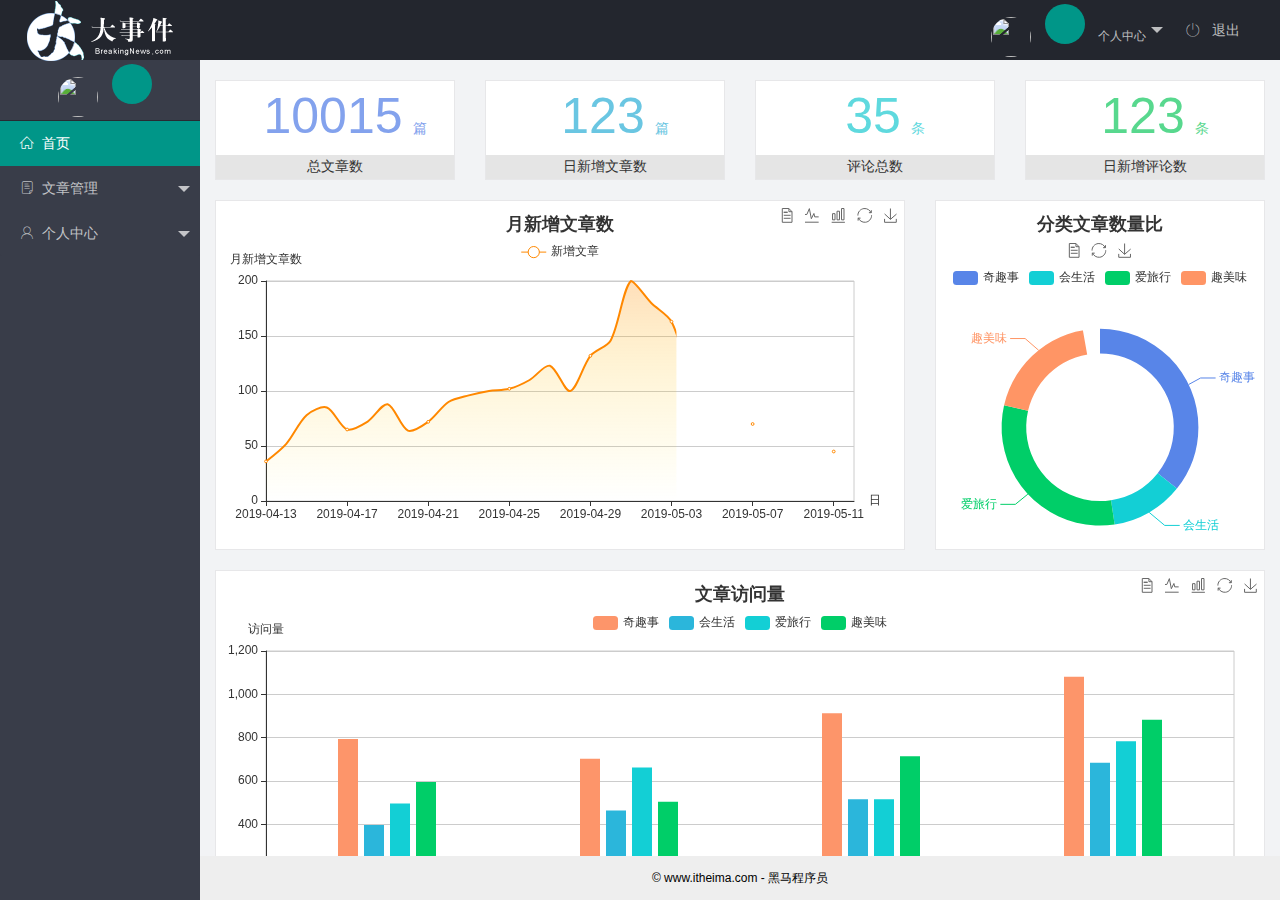
==== commit 6f7ad0ea: "个人中心模块完成" ====
--- a/index.html
+++ b/index.html
@@ -26,9 +26,9 @@
                         个人中心
                     </a>
                     <dl class="layui-nav-child">
-                        <dd><a href="">基本资料</a></dd>
-                        <dd><a href="">更改头像</a></dd>
-                        <dd><a href="">重置密码</a></dd>
+                        <dd><a href="/user/user_info.html" target="fm">基本资料</a></dd>
+                        <dd><a href="/user/user_avatar.html" target="fm">更改头像</a></dd>
+                        <dd><a href="/user/user_pwd.html" target="fm">重置密码</a></dd>
                     </dl>
                 </li>
                 <li class="layui-nav-item">
@@ -62,9 +62,12 @@
                     <li class="layui-nav-item">
                         <a href="javascript:;"><span class="iconfont icon-user"></span>个人中心</a>
                         <dl class="layui-nav-child">
-                            <dd><a href="javascript:;"><i class="layui-icon layui-icon-app"></i>基本资料</a></dd>
-                            <dd><a href="javascript:;"><i class="layui-icon layui-icon-app"></i>更改头像</a></dd>
-                            <dd><a href="javascript:;"><i class="layui-icon layui-icon-app"></i>重置密码</a></dd>
+                            <dd><a href="/user/user_info.html" target="fm"><i
+                                        class="layui-icon layui-icon-app"></i>基本资料</a></dd>
+                            <dd><a href="/user/user_avatar.html" target="fm"><i
+                                        class="layui-icon layui-icon-app"></i>更改头像</a></dd>
+                            <dd><a href="/user/user_pwd.html" target="fm"><i
+                                        class="layui-icon layui-icon-app"></i>重置密码</a></dd>
                         </dl>
                     </li>
                 </ul>
